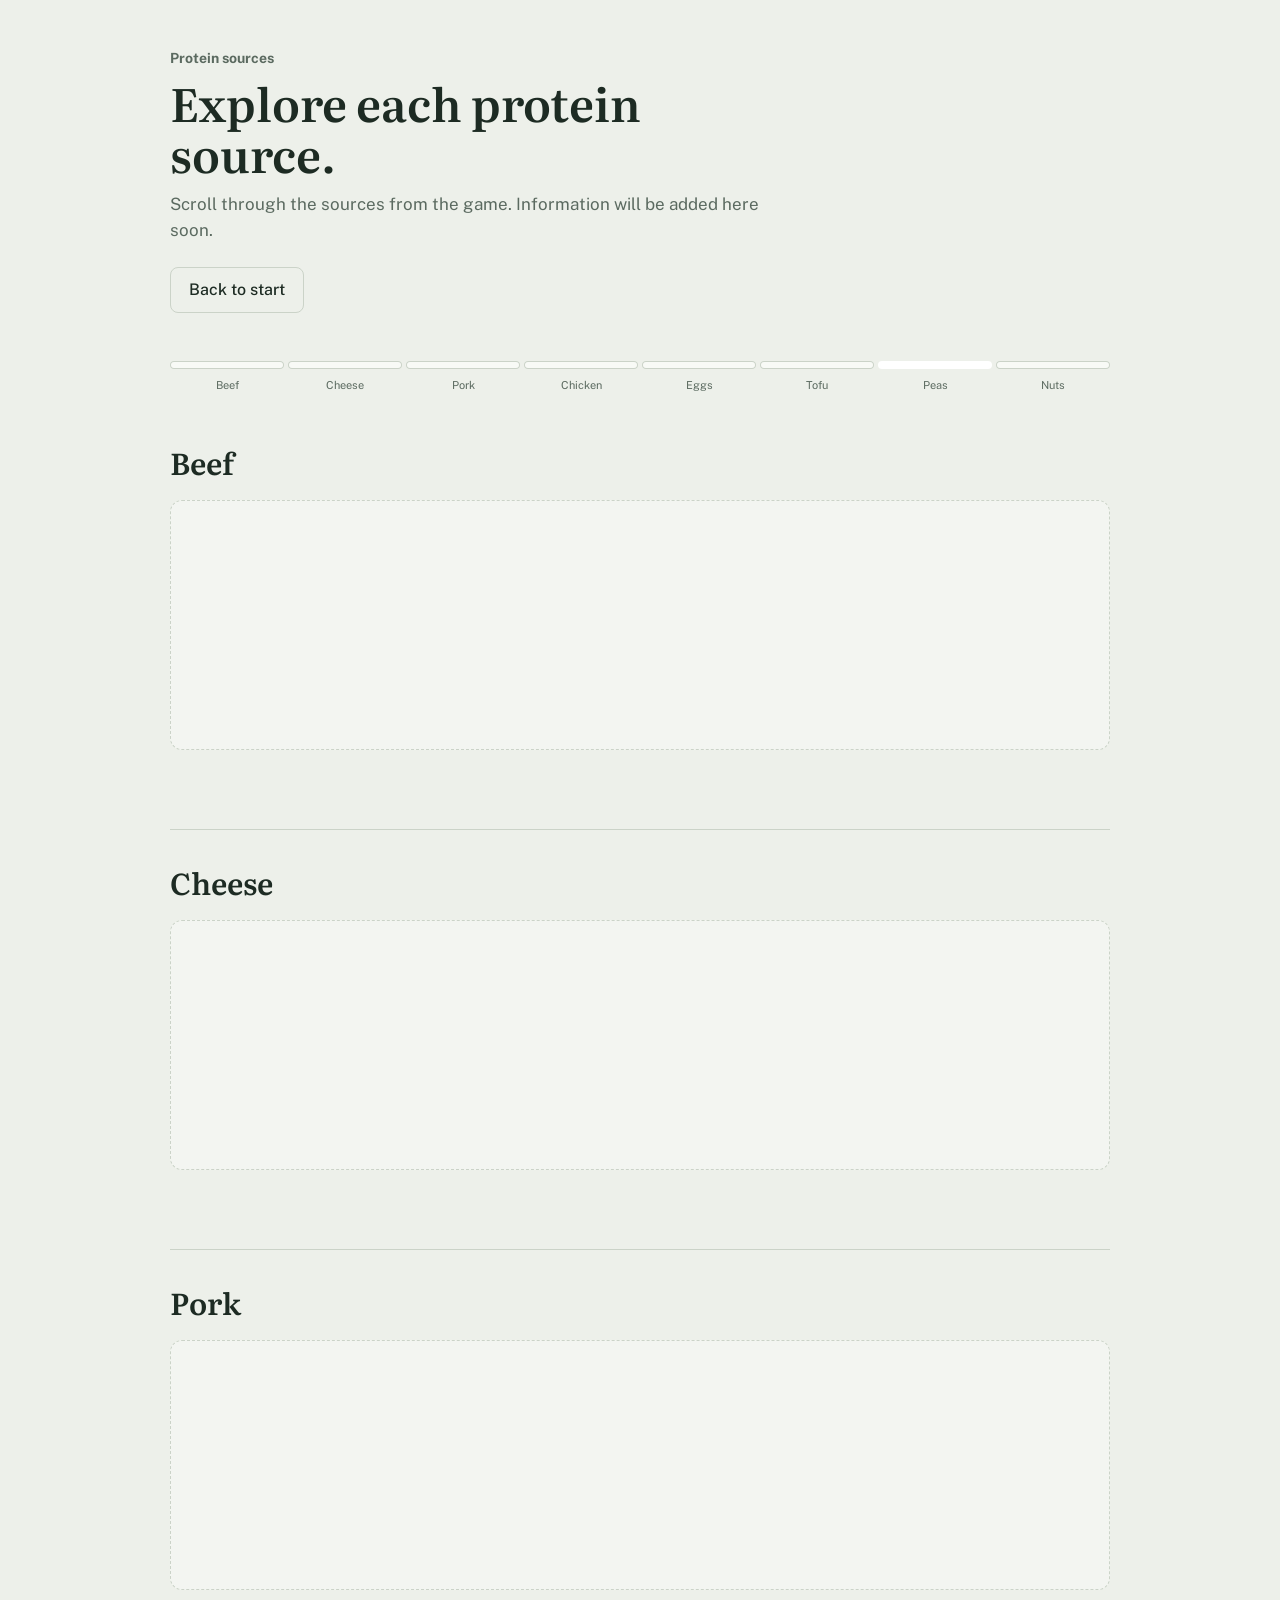
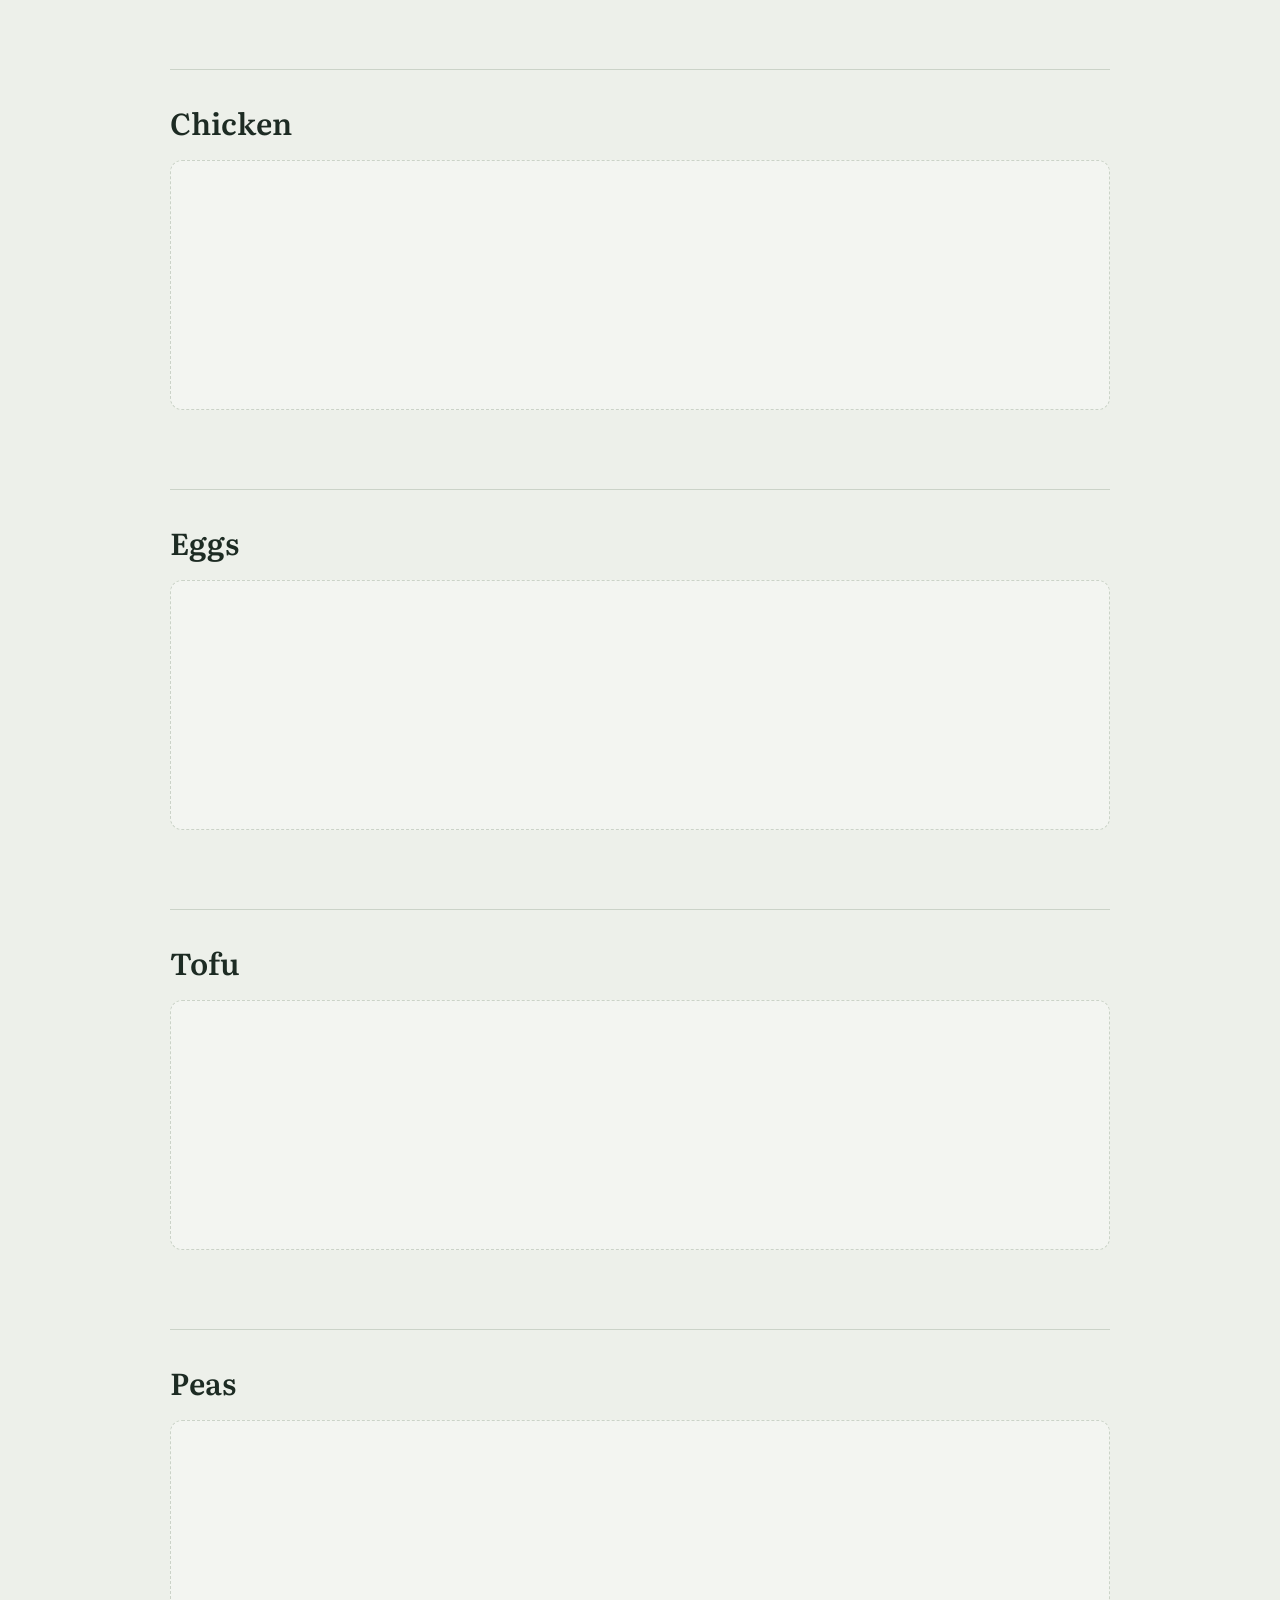
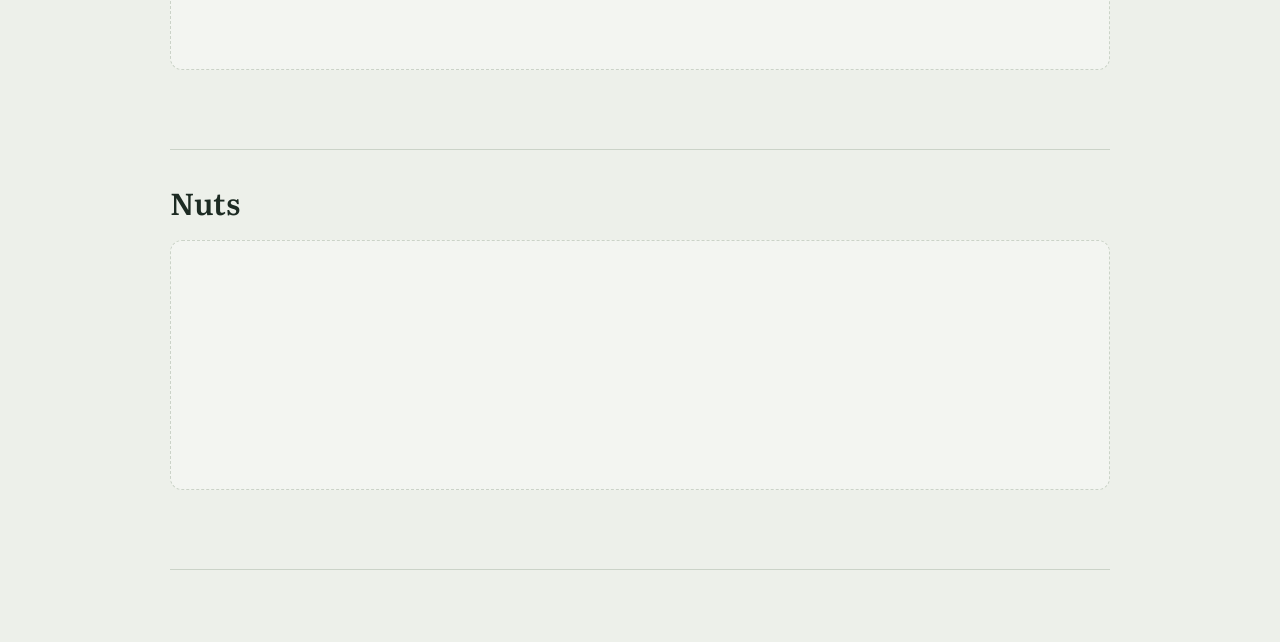
==== protein-information.html @ 57858c6f "partial draft 1" ====
<!DOCTYPE html>
<html lang="en">
<head>
<meta charset="utf-8">
<meta name="viewport" content="width=device-width, initial-scale=1, viewport-fit=cover">
<title>Protein sources</title>
<link rel="preconnect" href="https://fonts.googleapis.com">
<link rel="preconnect" href="https://fonts.gstatic.com" crossorigin>
<link href="https://fonts.googleapis.com/css2?family=Literata:ital,opsz,wght@0,7..72,400;0,7..72,600;1,7..72,400;1,7..72,600&family=Public+Sans:wght@400;500;700;800&display=swap" rel="stylesheet">
<link rel="stylesheet" href="styles.css">
</head>
<body>
<main class="guide-main">
  <header class="guide-header">
    <p class="step">Protein sources</p>
    <h1>Explore each protein source.</h1>
    <p class="lede">Scroll through the sources from the game. Information will be added here soon.</p>
    <div class="actions"><a class="ghost button-link" href="index.html">Back to start</a></div>
  </header>

  <nav class="progress" aria-label="Protein source progress">
    <div class="progress-track">
      <button type="button" data-target="beef" aria-label="Go to Beef"></button>
      <button type="button" data-target="cheese" aria-label="Go to Cheese"></button>
      <button type="button" data-target="pork" aria-label="Go to Pork"></button>
      <button type="button" data-target="chicken" aria-label="Go to Chicken"></button>
      <button type="button" data-target="eggs" aria-label="Go to Eggs"></button>
      <button type="button" data-target="tofu" aria-label="Go to Tofu"></button>
      <button type="button" data-target="peas" aria-label="Go to Peas"></button>
      <button type="button" data-target="nuts" aria-label="Go to Nuts"></button>
    </div>
    <div class="progress-labels" aria-hidden="true">
      <span>Beef</span><span>Cheese</span><span>Pork</span><span>Chicken</span>
      <span>Eggs</span><span>Tofu</span><span>Peas</span><span>Nuts</span>
    </div>
  </nav>

  <section class="protein-section" id="beef"><h2>Beef</h2><div class="info-placeholder"></div></section>
  <section class="protein-section" id="cheese"><h2>Cheese</h2><div class="info-placeholder"></div></section>
  <section class="protein-section" id="pork"><h2>Pork</h2><div class="info-placeholder"></div></section>
  <section class="protein-section" id="chicken"><h2>Chicken</h2><div class="info-placeholder"></div></section>
  <section class="protein-section" id="eggs"><h2>Eggs</h2><div class="info-placeholder"></div></section>
  <section class="protein-section" id="tofu"><h2>Tofu</h2><div class="info-placeholder"></div></section>
  <section class="protein-section" id="peas"><h2>Peas</h2><div class="info-placeholder"></div></section>
  <section class="protein-section" id="nuts"><h2>Nuts</h2><div class="info-placeholder"></div></section>
</main>
<script src="info.js"></script>
</body>
</html>
---- styles.css ----
﻿:root{
  --bg:#EDF0EA; --surface:#F8FAF6; --ink:#1D2B23; --muted:#5B6A60; --line:#CBD3C8;
  --quality:#6D3B72; --climate:#2B6C80; --good:#2E6B3F; --bad:#A4442A;
  --score-l:40%; --score-s:58%;
  --serif:"Literata", Georgia, "Times New Roman", serif;
  --sans:"Public Sans", system-ui, -apple-system, "Segoe UI", Roboto, sans-serif;
  box-sizing:border-box;
  padding-top:env(safe-area-inset-top,0px);
  padding-bottom:env(safe-area-inset-bottom,0px);
}
@media (prefers-color-scheme: dark){
  :root:not([data-theme="light"]){
    --bg:#141B17; --surface:#1C2520; --ink:#E4EAE2; --muted:#9AA89E; --line:#34413A;
    --quality:#C48BC9; --climate:#7DB9CA; --good:#7FC08F; --bad:#E08A6E;
    --score-l:62%; --score-s:52%;
  }
}
:root[data-theme="dark"]{
  --bg:#141B17; --surface:#1C2520; --ink:#E4EAE2; --muted:#9AA89E; --line:#34413A;
  --quality:#C48BC9; --climate:#7DB9CA; --good:#7FC08F; --bad:#E08A6E;
  --score-l:62%; --score-s:52%;
}
*,*::before,*::after{box-sizing:inherit}
html{scroll-padding-top:env(safe-area-inset-top,0px)}
body{margin:0;background:var(--bg);color:var(--ink);font-family:var(--sans);font-size:16px;line-height:1.5}
main{max-width:860px;margin:0 auto;padding:40px 20px 72px}
.step{font-size:14px;font-weight:700;color:var(--muted);margin:0 0 8px;font-variant-numeric:tabular-nums}
h1{font-family:var(--serif);font-weight:600;font-size:clamp(30px,5vw,46px);line-height:1.1;margin:0 0 14px;max-width:20ch}
h2{font-family:var(--serif);font-weight:600;font-size:clamp(22px,3.4vw,30px);line-height:1.2;margin:0 0 10px}
h3{font-family:var(--serif);font-weight:600;font-size:20px;margin:0 0 8px}
p{margin:0 0 14px}
.lede{color:var(--muted);max-width:60ch;font-size:17px}
.panel{background:var(--surface);border:1px solid var(--line);border-radius:12px;padding:24px;margin:24px 0}
button{font:inherit;cursor:pointer}
button:focus-visible,input:focus-visible{outline:3px solid var(--climate);outline-offset:2px}
.primary{background:var(--ink);color:var(--bg);border:0;border-radius:8px;padding:12px 22px;font-weight:700;font-size:16px}
.primary:disabled{opacity:.35;cursor:not-allowed}
.ghost{background:transparent;color:var(--ink);border:1px solid var(--line);border-radius:8px;padding:10px 18px;font-weight:500}
.actions{display:flex;gap:12px;flex-wrap:wrap;align-items:center;margin-top:20px}

/* priority slider */
.balance{display:grid;grid-template-columns:1fr 1fr;gap:4px 16px;align-items:end}
.pole{font-weight:700}
.pole.q{color:var(--quality)} .pole.e{color:var(--climate);text-align:right}
.pct{font-family:var(--serif);font-size:clamp(34px,6vw,52px);line-height:1;font-variant-numeric:tabular-nums;display:block}
.pole small{display:block;font-weight:500;color:var(--muted);font-size:13px}
input[type=range]{-webkit-appearance:none;appearance:none;width:100%;height:32px;margin-top:12px;background:transparent;cursor:pointer}
input[type=range]::-webkit-slider-runnable-track{height:6px;border-radius:3px;background:var(--line)}
input[type=range]::-moz-range-track{height:6px;border-radius:3px;background:var(--line)}
input[type=range]::-moz-range-progress{background:transparent}
input[type=range]::-webkit-slider-thumb{-webkit-appearance:none;appearance:none;width:24px;height:24px;border-radius:50%;background:var(--ink);border:3px solid var(--surface);box-shadow:0 1px 3px rgba(0,0,0,.3);margin-top:-9px}
input[type=range]::-moz-range-thumb{width:24px;height:24px;border-radius:50%;background:var(--ink);border:3px solid var(--surface);box-shadow:0 1px 3px rgba(0,0,0,.3)}
.hint{font-size:14px;color:var(--muted);margin-top:10px}

/* ranking */
.mypri{display:inline-block;font-size:14px;border:1px solid var(--line);border-radius:20px;padding:4px 12px;margin-bottom:16px}
.mypri b.q{color:var(--quality)} .mypri b.e{color:var(--climate)}
.rankgrid{display:grid;grid-template-columns:1fr;gap:24px}
@media (min-width:700px){.rankgrid{grid-template-columns:1fr 1fr}}
.pool{display:flex;flex-wrap:wrap;gap:10px}
.chip{background:var(--surface);color:var(--ink);border:1px solid var(--line);border-radius:22px;padding:9px 16px;font-weight:500;transition:transform .12s}
.chip:hover{transform:translateY(-1px);border-color:var(--ink)}
.chip small{color:var(--muted);font-weight:400;margin-left:6px;font-size:12px}
.pool-empty{color:var(--muted);font-size:14px;font-style:italic}
.slots{list-style:none;margin:0;padding:0;display:grid;gap:6px}
.slot{display:grid;grid-template-columns:2em 1fr;align-items:center;gap:8px;min-height:44px}
.slot .num{font-family:var(--serif);font-size:20px;color:var(--muted);text-align:right;font-variant-numeric:tabular-nums}
.slot .fill{border:1px dashed var(--line);border-radius:8px;min-height:42px;display:flex;align-items:center;padding:0 12px;color:var(--muted);font-size:14px}
.slot button.fill{border-style:solid;border-color:var(--ink);background:var(--surface);color:var(--ink);font-weight:600;font-size:15px;text-align:left;width:100%;justify-content:space-between}
.slot button.fill span.x{color:var(--muted);font-weight:400;font-size:13px}
.label{font-size:14px;font-weight:700;color:var(--muted);margin:0 0 10px}

/* reveal */
.scoreline{display:flex;gap:28px;flex-wrap:wrap;margin:18px 0 6px}
.stat .big{font-family:var(--serif);font-size:clamp(36px,6vw,54px);line-height:1;font-variant-numeric:tabular-nums}
.stat .cap{font-size:14px;color:var(--muted)}
:root{--close:#B7791F}
@media (prefers-color-scheme: dark){:root:not([data-theme="light"]){--close:#E3B456}}
:root[data-theme="dark"]{--close:#E3B456}
.legend{display:flex;flex-wrap:wrap;gap:6px 18px;margin:4px 0 10px;font-size:14px}
.key{display:inline-flex;align-items:center;gap:7px;white-space:nowrap}
.key::before{content:"";width:22px;height:4px;border-radius:2px;background:var(--k)}
.slopewrap{overflow-x:auto;margin-top:8px}
.slopewrap svg{display:block;width:100%;height:auto;min-width:460px}
.slope text{font-family:var(--sans);font-size:14px;fill:var(--ink)}
.slope .hdr{font-weight:700;fill:var(--muted);font-size:13px}
.slope .rk{fill:var(--muted);font-variant-numeric:tabular-nums}
.shock{border-left:6px solid var(--bad);padding:20px 22px;background:var(--surface);border-radius:0 12px 12px 0;margin:28px 0}
.shock .kicker{font-size:14px;font-weight:700;color:var(--bad);margin-bottom:6px}
.shock .fact{font-family:var(--serif);font-size:clamp(20px,3vw,26px);line-height:1.3;margin:0}
.live{list-style:none;padding:0;margin:16px 0 0}
.live li{display:grid;grid-template-columns:1.6em minmax(0,9em) 1fr 2.6em;gap:10px;align-items:center;padding:5px 0;font-size:15px}
.live .n{color:var(--muted);text-align:right;font-variant-numeric:tabular-nums}
.live .nm{white-space:nowrap;overflow:hidden;text-overflow:ellipsis}
.bar{height:28px;border-radius:6px;background:color-mix(in srgb,var(--ink) 6%,transparent);overflow:hidden}
.bar i{display:block;height:100%;background-repeat:repeat-x;background-size:28px 28px;background-position:left center;transition:width .3s ease}
.ico{width:22px;height:22px;vertical-align:-5px;margin-right:8px;flex:none}
.chip{display:inline-flex;align-items:center}
.slot button.fill > span:first-child{display:inline-flex;align-items:center}
.slot .filled{display:flex;align-items:center;justify-content:space-between;gap:8px;border:1px solid var(--ink);border-radius:8px;background:var(--surface);min-height:44px;padding:0 4px 0 12px;font-weight:600;font-size:15px}
.slot .filled .nm{display:inline-flex;align-items:center;min-width:0}
.ctrls{display:flex;gap:2px;flex:none}
.ctrl{width:36px;height:36px;border:0;border-radius:6px;background:transparent;color:var(--muted);font-size:13px;line-height:1}
.ctrl:hover:not(:disabled){background:color-mix(in srgb,var(--ink) 8%,transparent);color:var(--ink)}
.ctrl:disabled{opacity:.25;cursor:default}
.explain{display:grid;grid-template-columns:1fr;gap:20px}
@media (min-width:700px){.explain{grid-template-columns:1fr 1fr}}
.explain h3{font-size:18px}
.explain h3.q{color:var(--quality)} .explain h3.e{color:var(--climate)}
.explain p{font-size:15px;color:var(--muted);margin:0 0 8px}
.callout{border-left:4px solid var(--ink);padding:10px 14px;background:var(--surface);border-radius:0 8px 8px 0;margin:0 0 18px;font-size:16px;max-width:62ch}
.live li{padding:4px 0}
.live .s{font-weight:800;text-align:right;font-variant-numeric:tabular-nums}
.eq{font-family:var(--serif);font-size:clamp(18px,3vw,24px);overflow-x:auto;white-space:nowrap;margin:6px 0 10px}
.eq .wq{color:var(--quality)} .eq .we{color:var(--climate)}
.small{font-size:14px;color:var(--muted)}
.small a{color:var(--climate)}
@media (prefers-reduced-motion: reduce){.bar i,.chip{transition:none}}
[hidden]{display:none !important}

.button-link{display:inline-block;text-decoration:none}

/* intro and protein guide */
.intro-page{min-height:100vh;display:grid;place-items:center;padding:32px 20px}
.intro{max-width:900px;width:100%;padding:clamp(36px,8vw,88px) clamp(24px,7vw,80px);background:var(--surface);border:1px solid var(--line);border-radius:16px;text-align:center}
.intro h1{max-width:14ch;margin:0 auto 18px;font-size:clamp(38px,7vw,72px)}
.intro .lede{margin:0 auto;max-width:42ch}
.intro .actions{justify-content:center;margin-top:32px}
.guide-main{max-width:980px;padding-top:24px}
.guide-header{padding:24px 0 34px}
.guide-header h1{max-width:18ch}
.guide-header .actions{margin-top:24px}
.progress{position:sticky;top:0;z-index:2;padding:14px 0 16px;background:var(--bg)}
.progress-track{height:8px;display:grid;grid-template-columns:repeat(8,1fr);gap:4px}
.progress-track button{height:8px;padding:0;border:0;border-radius:4px;background:var(--surface);box-shadow:inset 0 0 0 1px var(--line)}
.progress-track button[aria-current="true"]{background:#fff;box-shadow:none}
.progress-labels{display:grid;grid-template-columns:repeat(8,1fr);gap:4px;margin-top:8px}
.progress-labels span{font-size:11px;color:var(--muted);text-align:center;overflow:hidden;text-overflow:ellipsis;white-space:nowrap}
.protein-section{scroll-margin-top:94px;min-height:420px;padding:34px 0 54px;border-bottom:1px solid var(--line)}
.protein-section h2{margin-bottom:20px}
.info-placeholder{min-height:250px;border:1px dashed var(--line);border-radius:12px;background:color-mix(in srgb,var(--surface) 55%,transparent)}
@media (max-width:600px){.progress-labels span{font-size:9px}.protein-section{min-height:360px}}
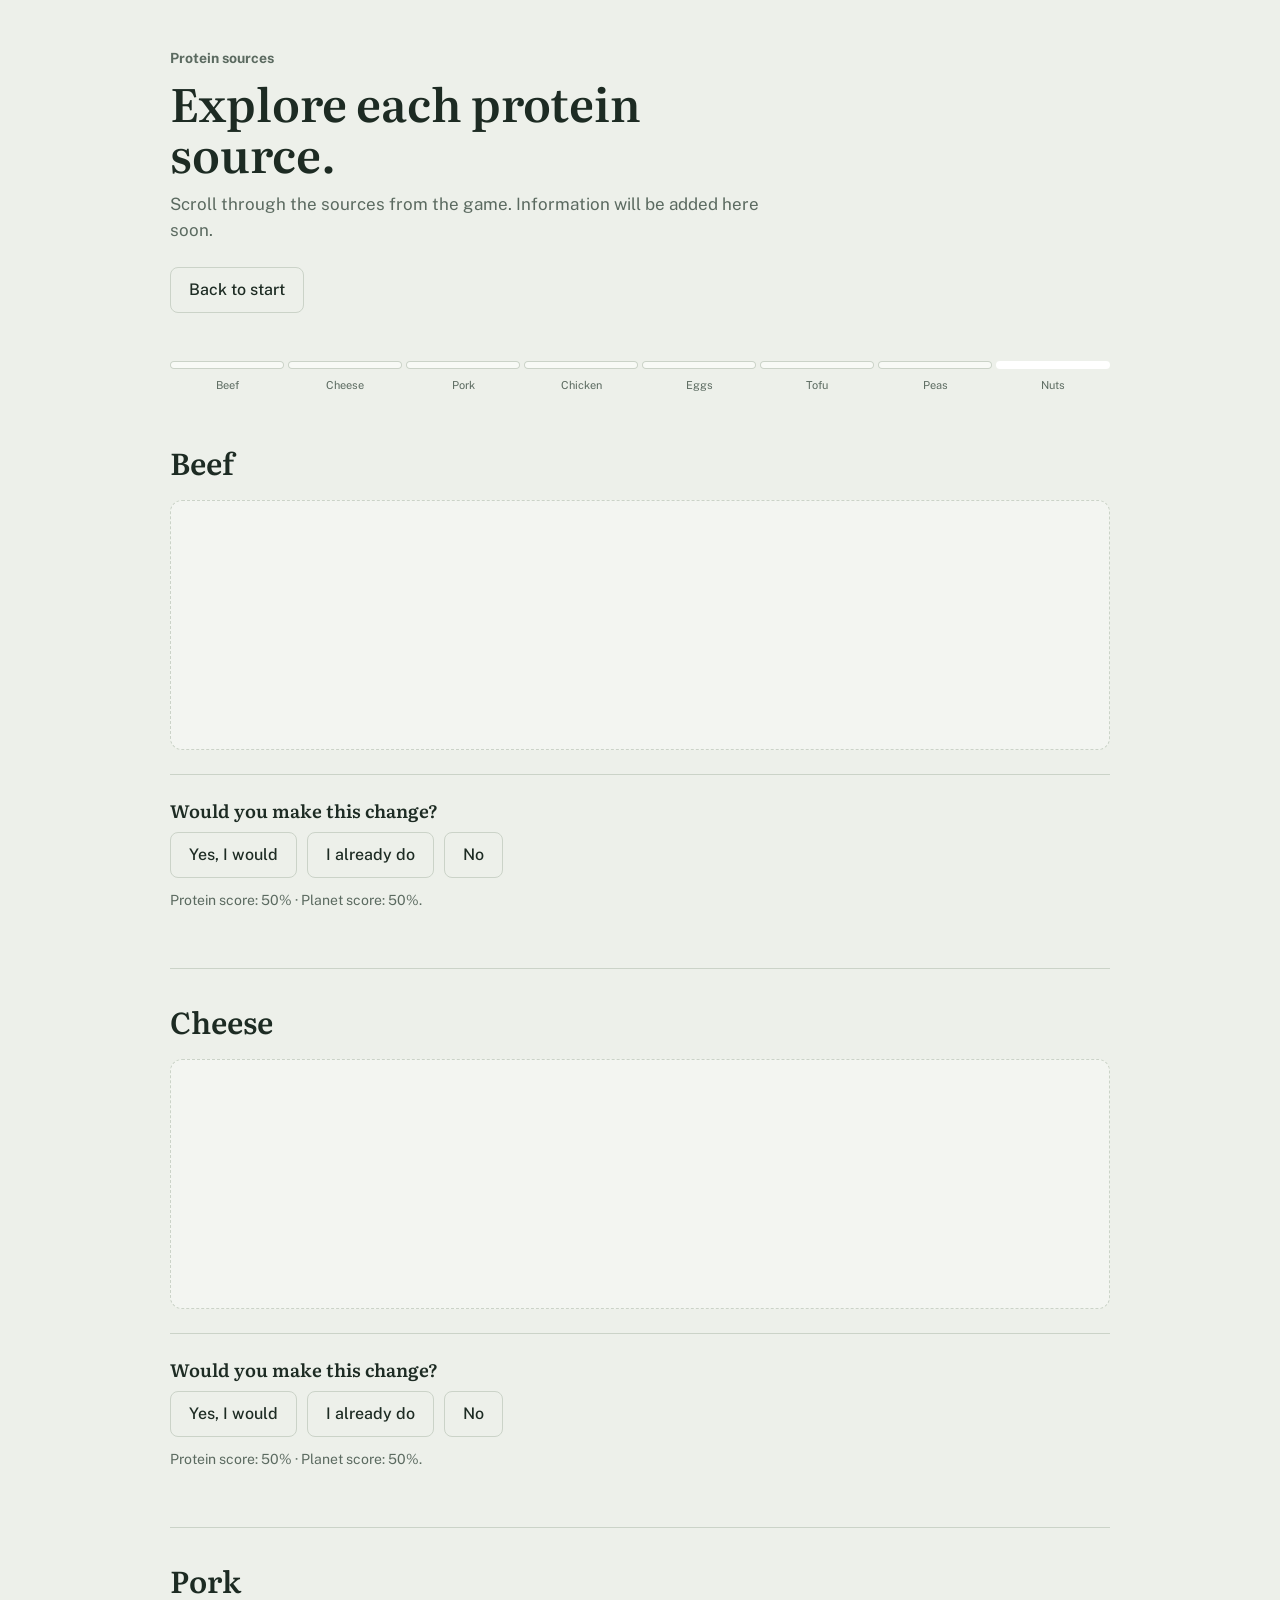
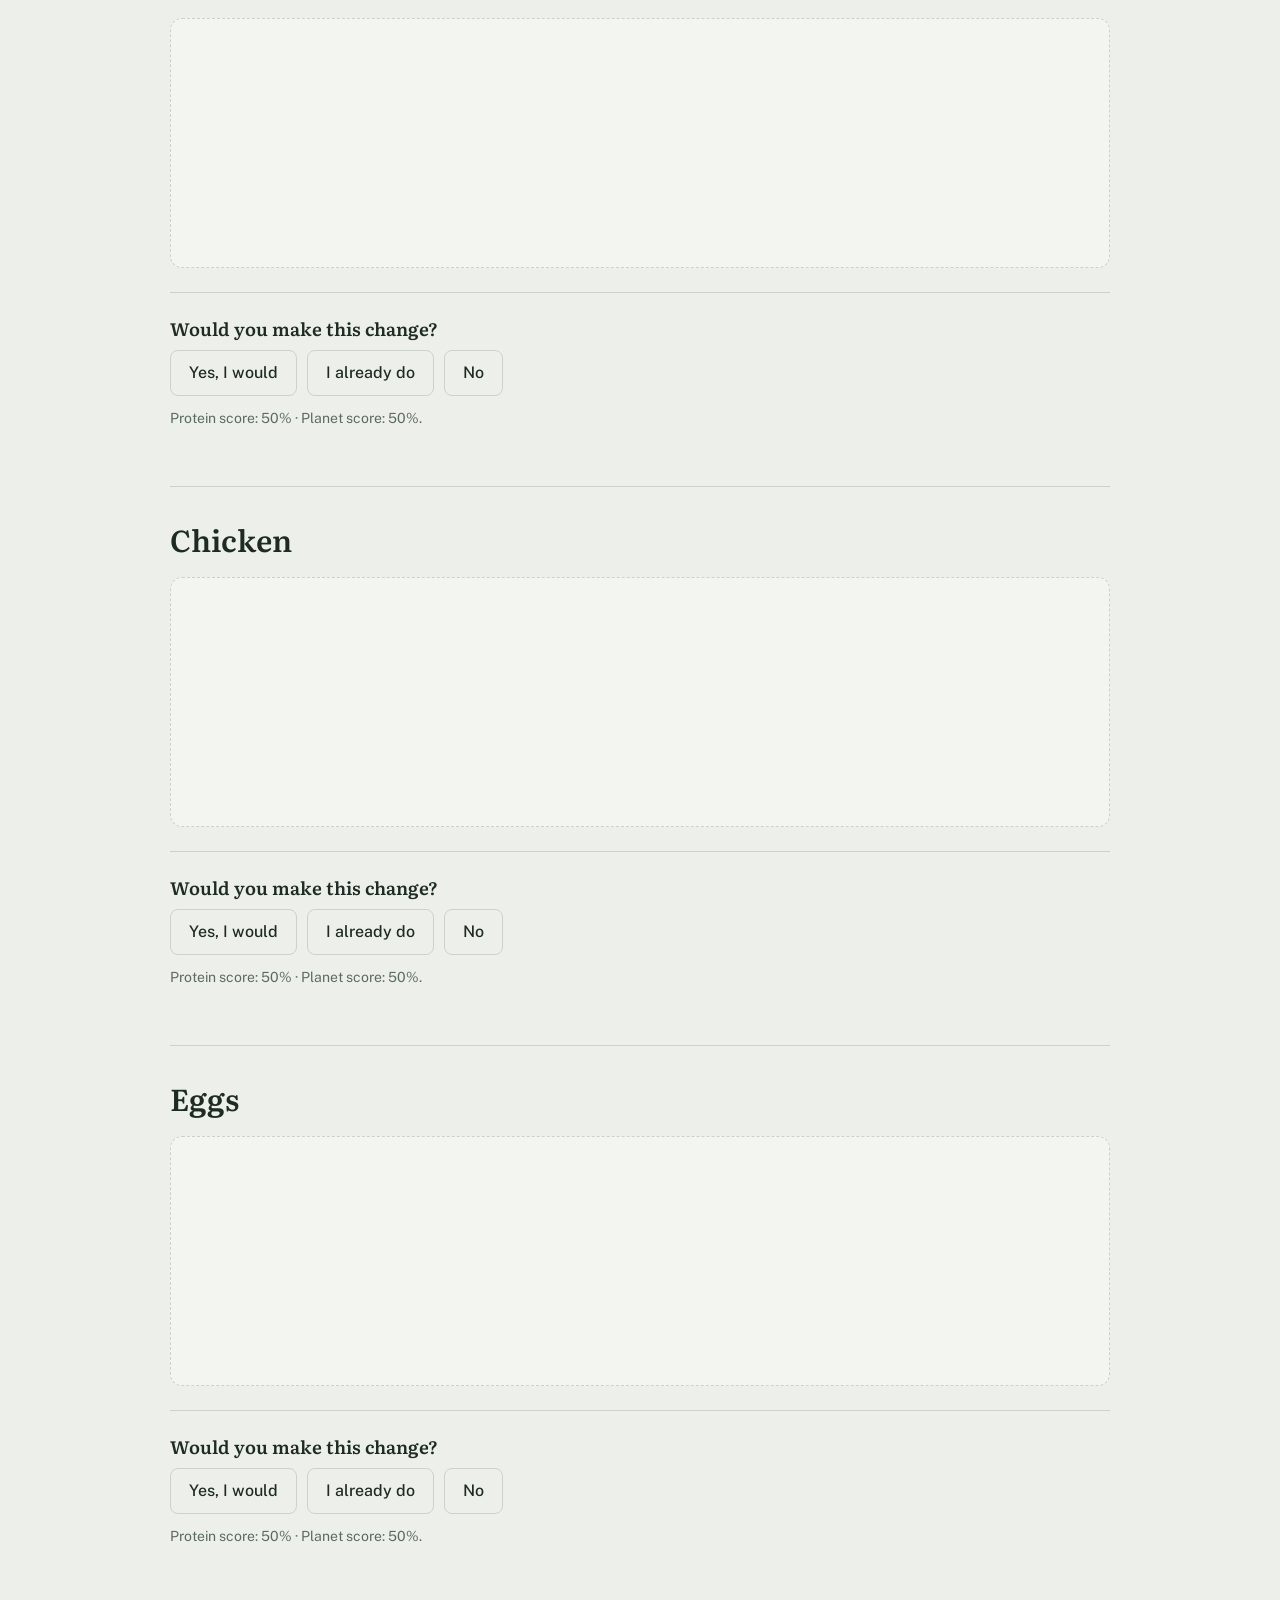
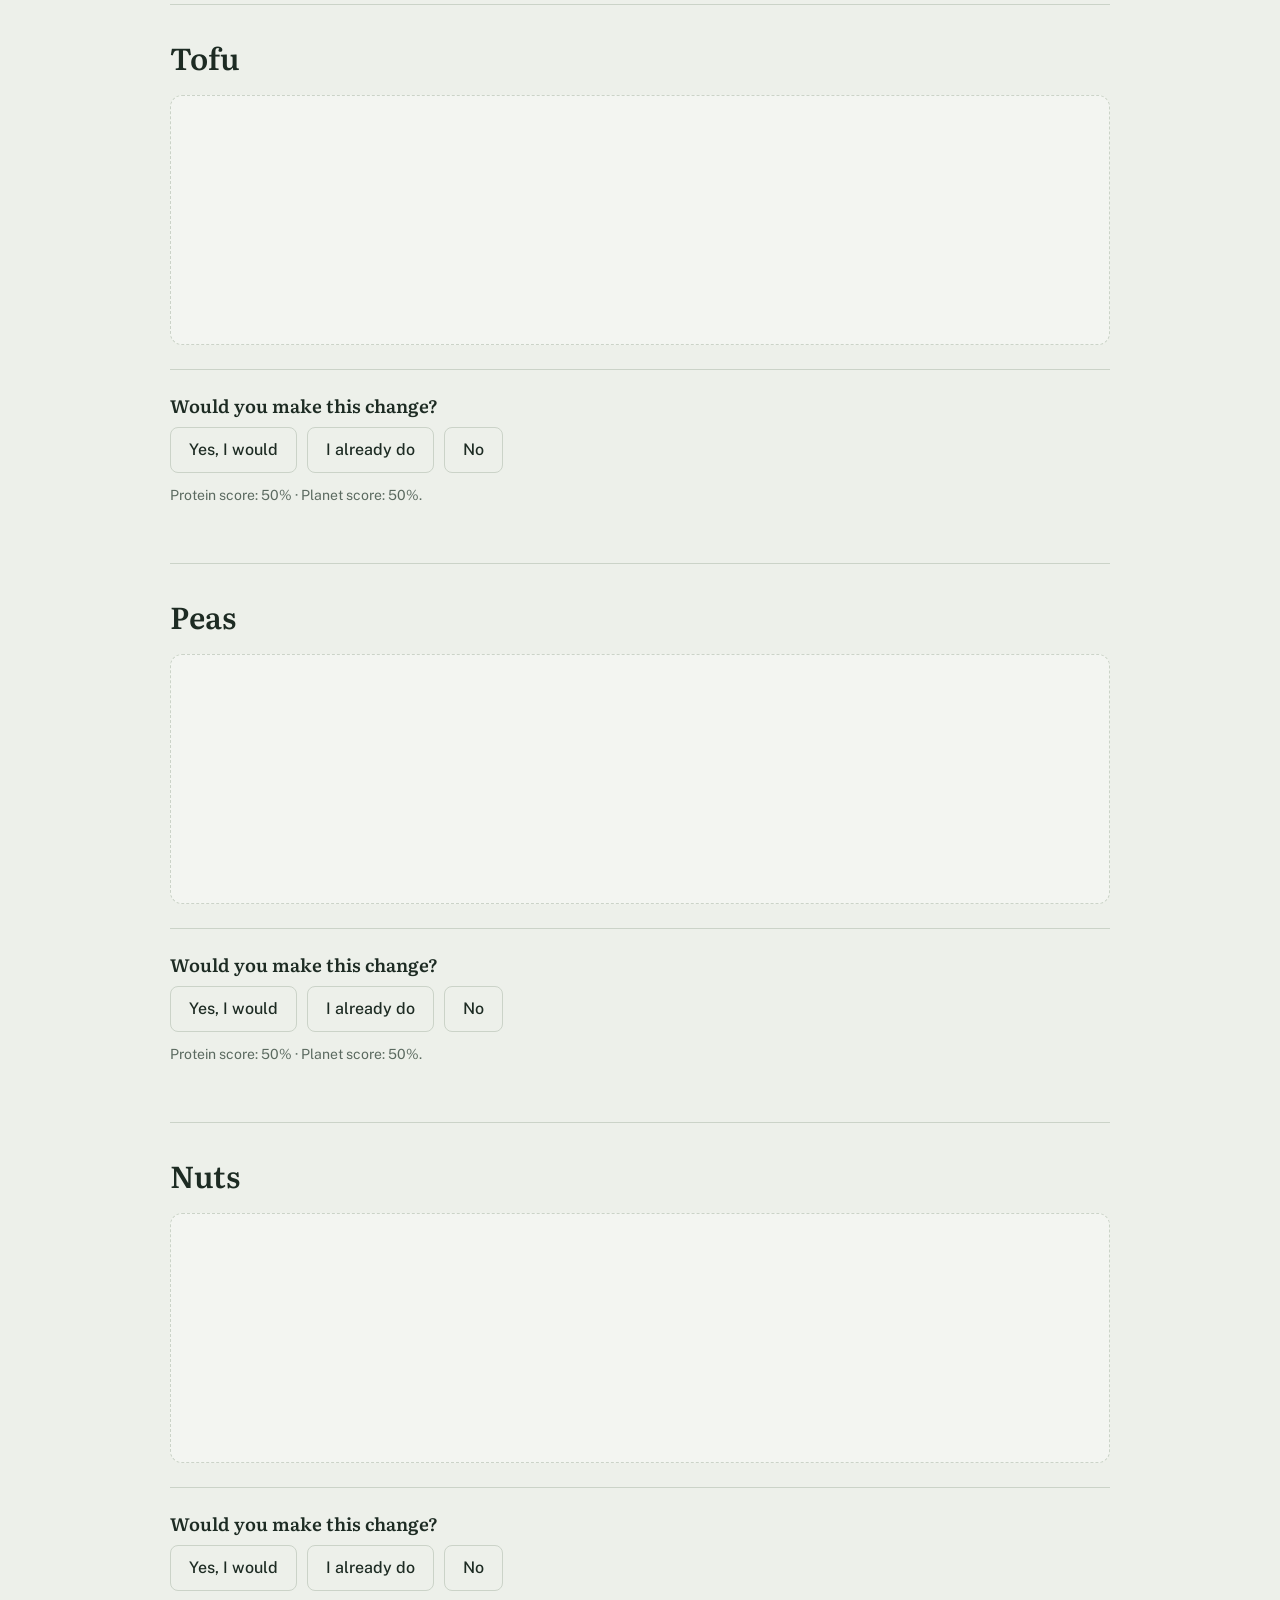
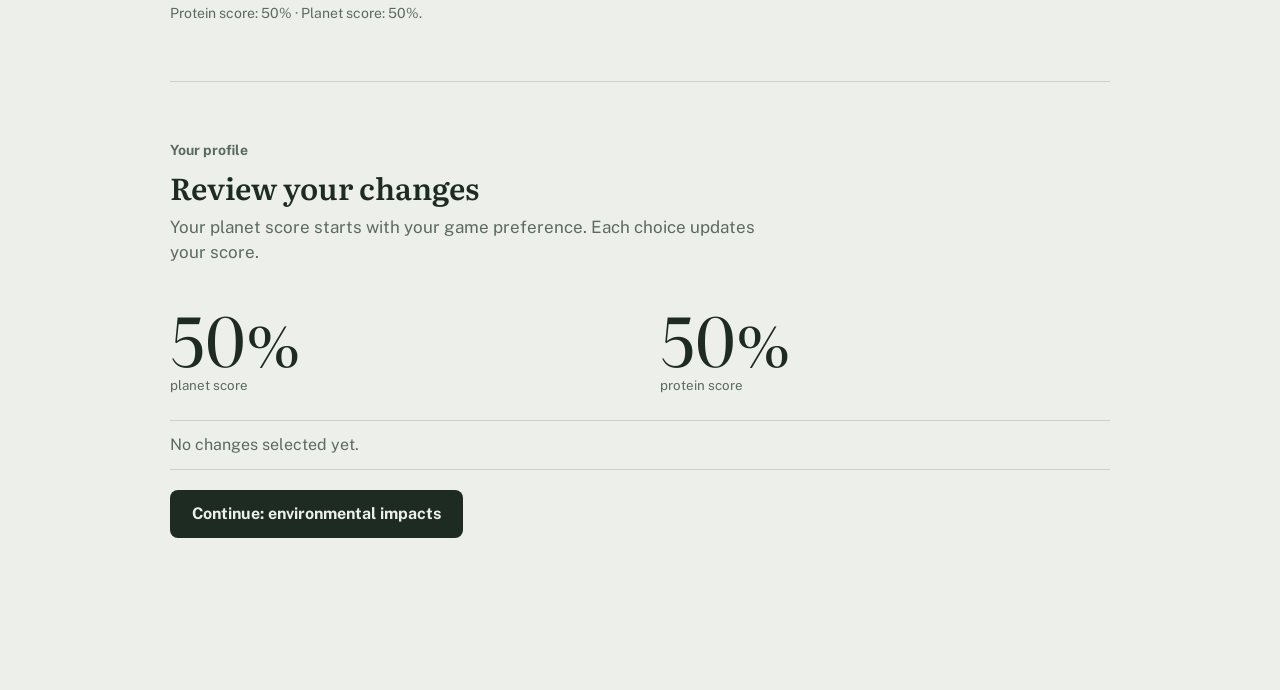
==== commit 2c29066c: "partial draft part 2" ====
--- a/protein-information.html
+++ b/protein-information.html
@@ -35,14 +35,25 @@
     </div>
   </nav>
 
-  <section class="protein-section" id="beef"><h2>Beef</h2><div class="info-placeholder"></div></section>
-  <section class="protein-section" id="cheese"><h2>Cheese</h2><div class="info-placeholder"></div></section>
-  <section class="protein-section" id="pork"><h2>Pork</h2><div class="info-placeholder"></div></section>
-  <section class="protein-section" id="chicken"><h2>Chicken</h2><div class="info-placeholder"></div></section>
-  <section class="protein-section" id="eggs"><h2>Eggs</h2><div class="info-placeholder"></div></section>
-  <section class="protein-section" id="tofu"><h2>Tofu</h2><div class="info-placeholder"></div></section>
-  <section class="protein-section" id="peas"><h2>Peas</h2><div class="info-placeholder"></div></section>
-  <section class="protein-section" id="nuts"><h2>Nuts</h2><div class="info-placeholder"></div></section>
+  <section class="protein-section" id="beef" data-protein="Beef"><h2>Beef</h2><div class="info-placeholder"></div><div class="choice"><h3>Would you make this change?</h3><div class="choice-actions"><button class="ghost" data-choice="yes">Yes, I would</button><button class="ghost" data-choice="already">I already do</button><button class="ghost" data-choice="no">No</button></div><p class="choice-status" aria-live="polite"></p></div></section>
+  <section class="protein-section" id="cheese" data-protein="Cheese"><h2>Cheese</h2><div class="info-placeholder"></div><div class="choice"><h3>Would you make this change?</h3><div class="choice-actions"><button class="ghost" data-choice="yes">Yes, I would</button><button class="ghost" data-choice="already">I already do</button><button class="ghost" data-choice="no">No</button></div><p class="choice-status" aria-live="polite"></p></div></section>
+  <section class="protein-section" id="pork" data-protein="Pork"><h2>Pork</h2><div class="info-placeholder"></div><div class="choice"><h3>Would you make this change?</h3><div class="choice-actions"><button class="ghost" data-choice="yes">Yes, I would</button><button class="ghost" data-choice="already">I already do</button><button class="ghost" data-choice="no">No</button></div><p class="choice-status" aria-live="polite"></p></div></section>
+  <section class="protein-section" id="chicken" data-protein="Chicken"><h2>Chicken</h2><div class="info-placeholder"></div><div class="choice"><h3>Would you make this change?</h3><div class="choice-actions"><button class="ghost" data-choice="yes">Yes, I would</button><button class="ghost" data-choice="already">I already do</button><button class="ghost" data-choice="no">No</button></div><p class="choice-status" aria-live="polite"></p></div></section>
+  <section class="protein-section" id="eggs" data-protein="Eggs"><h2>Eggs</h2><div class="info-placeholder"></div><div class="choice"><h3>Would you make this change?</h3><div class="choice-actions"><button class="ghost" data-choice="yes">Yes, I would</button><button class="ghost" data-choice="already">I already do</button><button class="ghost" data-choice="no">No</button></div><p class="choice-status" aria-live="polite"></p></div></section>
+  <section class="protein-section" id="tofu" data-protein="Tofu"><h2>Tofu</h2><div class="info-placeholder"></div><div class="choice"><h3>Would you make this change?</h3><div class="choice-actions"><button class="ghost" data-choice="yes">Yes, I would</button><button class="ghost" data-choice="already">I already do</button><button class="ghost" data-choice="no">No</button></div><p class="choice-status" aria-live="polite"></p></div></section>
+  <section class="protein-section" id="peas" data-protein="Peas"><h2>Peas</h2><div class="info-placeholder"></div><div class="choice"><h3>Would you make this change?</h3><div class="choice-actions"><button class="ghost" data-choice="yes">Yes, I would</button><button class="ghost" data-choice="already">I already do</button><button class="ghost" data-choice="no">No</button></div><p class="choice-status" aria-live="polite"></p></div></section>
+  <section class="protein-section" id="nuts" data-protein="Nuts"><h2>Nuts</h2><div class="info-placeholder"></div><div class="choice"><h3>Would you make this change?</h3><div class="choice-actions"><button class="ghost" data-choice="yes">Yes, I would</button><button class="ghost" data-choice="already">I already do</button><button class="ghost" data-choice="no">No</button></div><p class="choice-status" aria-live="polite"></p></div></section>
+  <section class="review-section" id="review">
+    <p class="step">Your profile</p>
+    <h2>Review your changes</h2>
+    <p class="lede">Your planet score starts with your game preference. Each choice updates your score.</p>
+    <div class="review-scores">
+      <div class="review-score"><span id="planet-score">0%</span><small>planet score</small></div>
+      <div class="review-score"><span id="protein-score">100%</span><small>protein score</small></div>
+    </div>
+    <ol class="review-list" id="review-list"></ol>
+    <div class="actions"><a class="primary button-link" href="environmental-impacts.html">Continue: environmental impacts</a></div>
+  </section>
 </main>
 <script src="info.js"></script>
 </body>
--- a/styles.css
+++ b/styles.css
@@ -139,4 +139,24 @@
 .protein-section{scroll-margin-top:94px;min-height:420px;padding:34px 0 54px;border-bottom:1px solid var(--line)}
 .protein-section h2{margin-bottom:20px}
 .info-placeholder{min-height:250px;border:1px dashed var(--line);border-radius:12px;background:color-mix(in srgb,var(--surface) 55%,transparent)}
+.choice{margin-top:24px;padding-top:22px;border-top:1px solid var(--line)}
+.choice h3{font-size:18px}
+.choice-actions{display:flex;gap:10px;flex-wrap:wrap}
+.choice button[aria-pressed="true"]{background:var(--ink);color:var(--bg);border-color:var(--ink)}
+.choice-status{min-height:24px;margin:12px 0 0;color:var(--muted);font-size:14px}
+.review-section{padding:58px 0 80px}
+.review-scores{display:flex;gap:40px;flex-wrap:wrap;align-items:end}
+.review-score{display:flex;flex:1;min-width:180px;flex-direction:column;gap:4px;margin:24px 0}
+.review-score span{font-family:var(--serif);font-size:clamp(42px,8vw,68px);line-height:1}
+.review-score small{color:var(--muted)}
+.review-list{margin:0;padding:0;list-style:none;border-top:1px solid var(--line)}
+.review-list li{display:flex;justify-content:space-between;gap:16px;padding:12px 0;border-bottom:1px solid var(--line)}
+.review-list span{color:var(--muted)}
 @media (max-width:600px){.progress-labels span{font-size:9px}.protein-section{min-height:360px}}
+.environment-section{scroll-margin-top:94px;min-height:420px;padding:34px 0 54px;border-bottom:1px solid var(--line)}
+.environment-section h2{margin-bottom:20px}
+.environment-labels{grid-template-columns:repeat(4,1fr)}
+.pdf-section{padding:58px 0 80px}
+.pdf-image{margin-top:24px;border:1px solid var(--line);border-radius:12px;overflow:hidden;background:var(--surface)}
+.pdf-image img{display:block;width:100%;height:auto}
+@media (max-width:600px){.environment-labels span{font-size:9px}.environment-section{min-height:360px}}
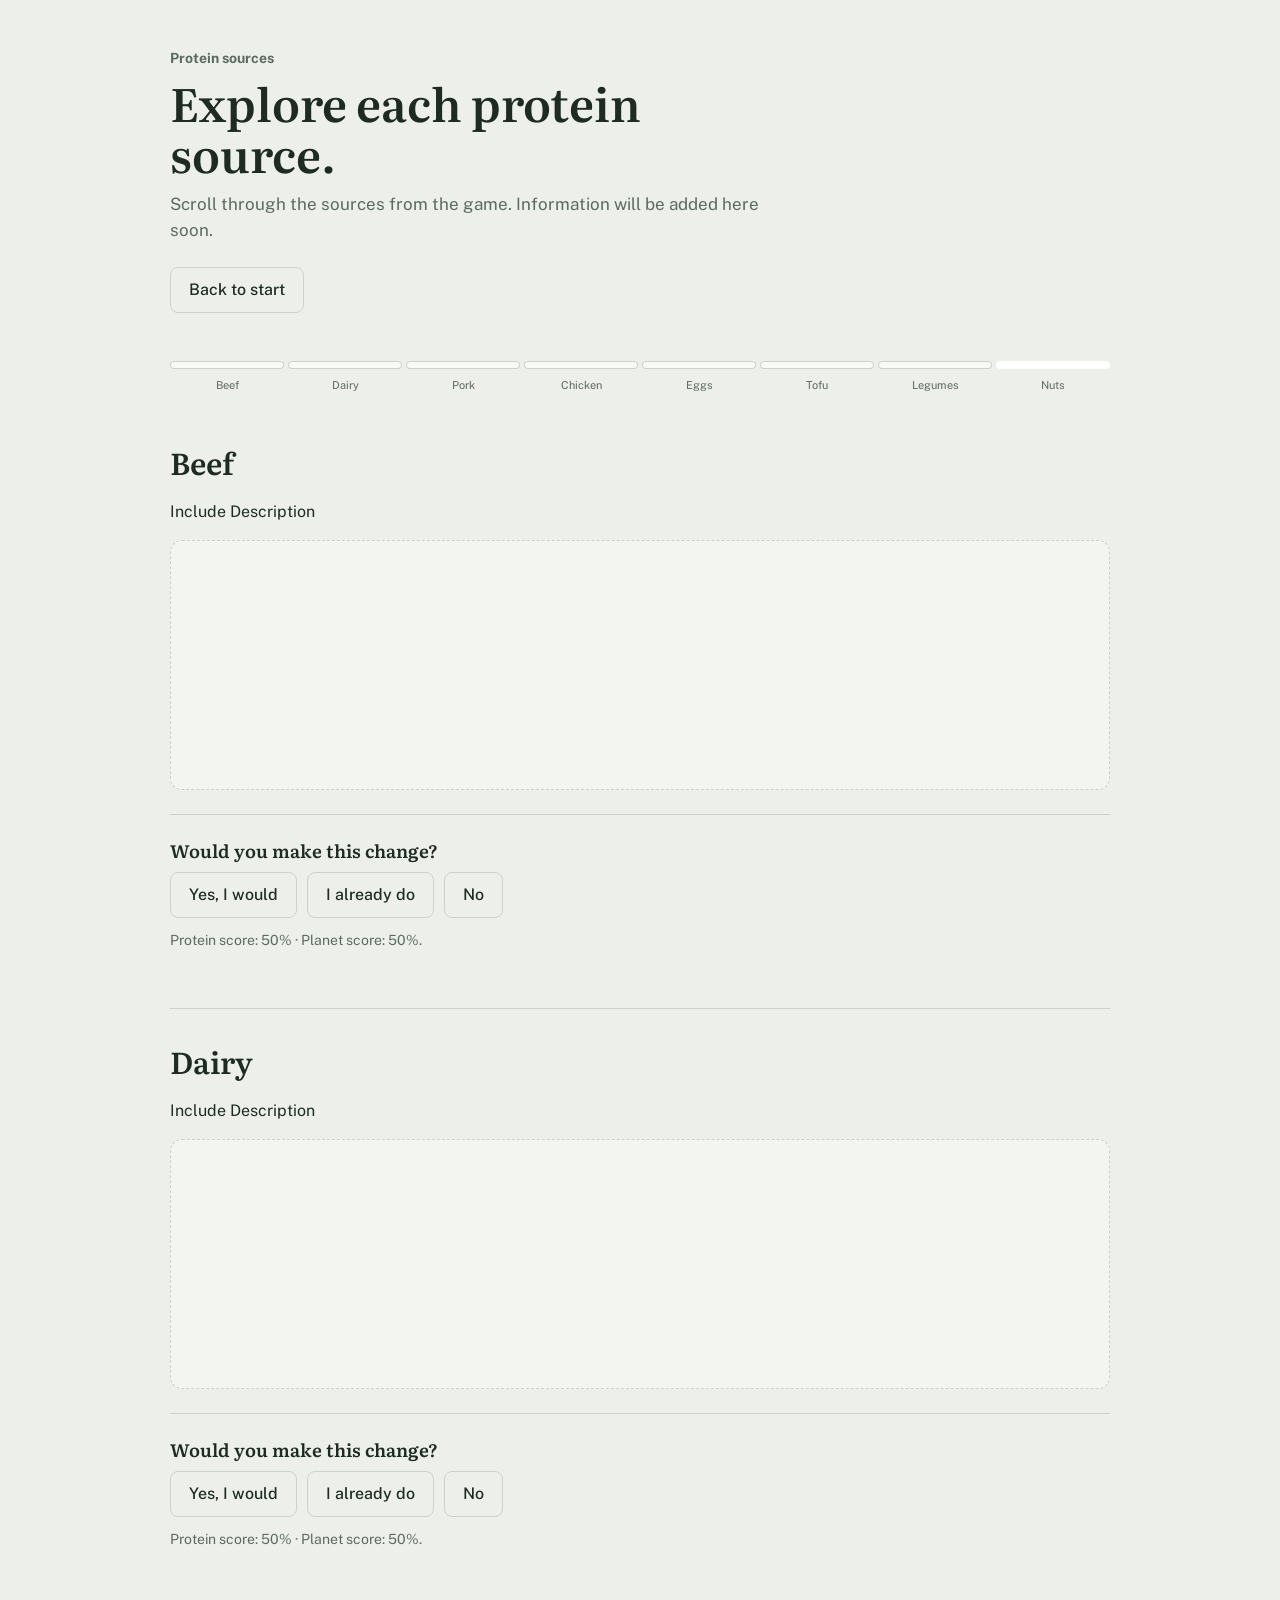
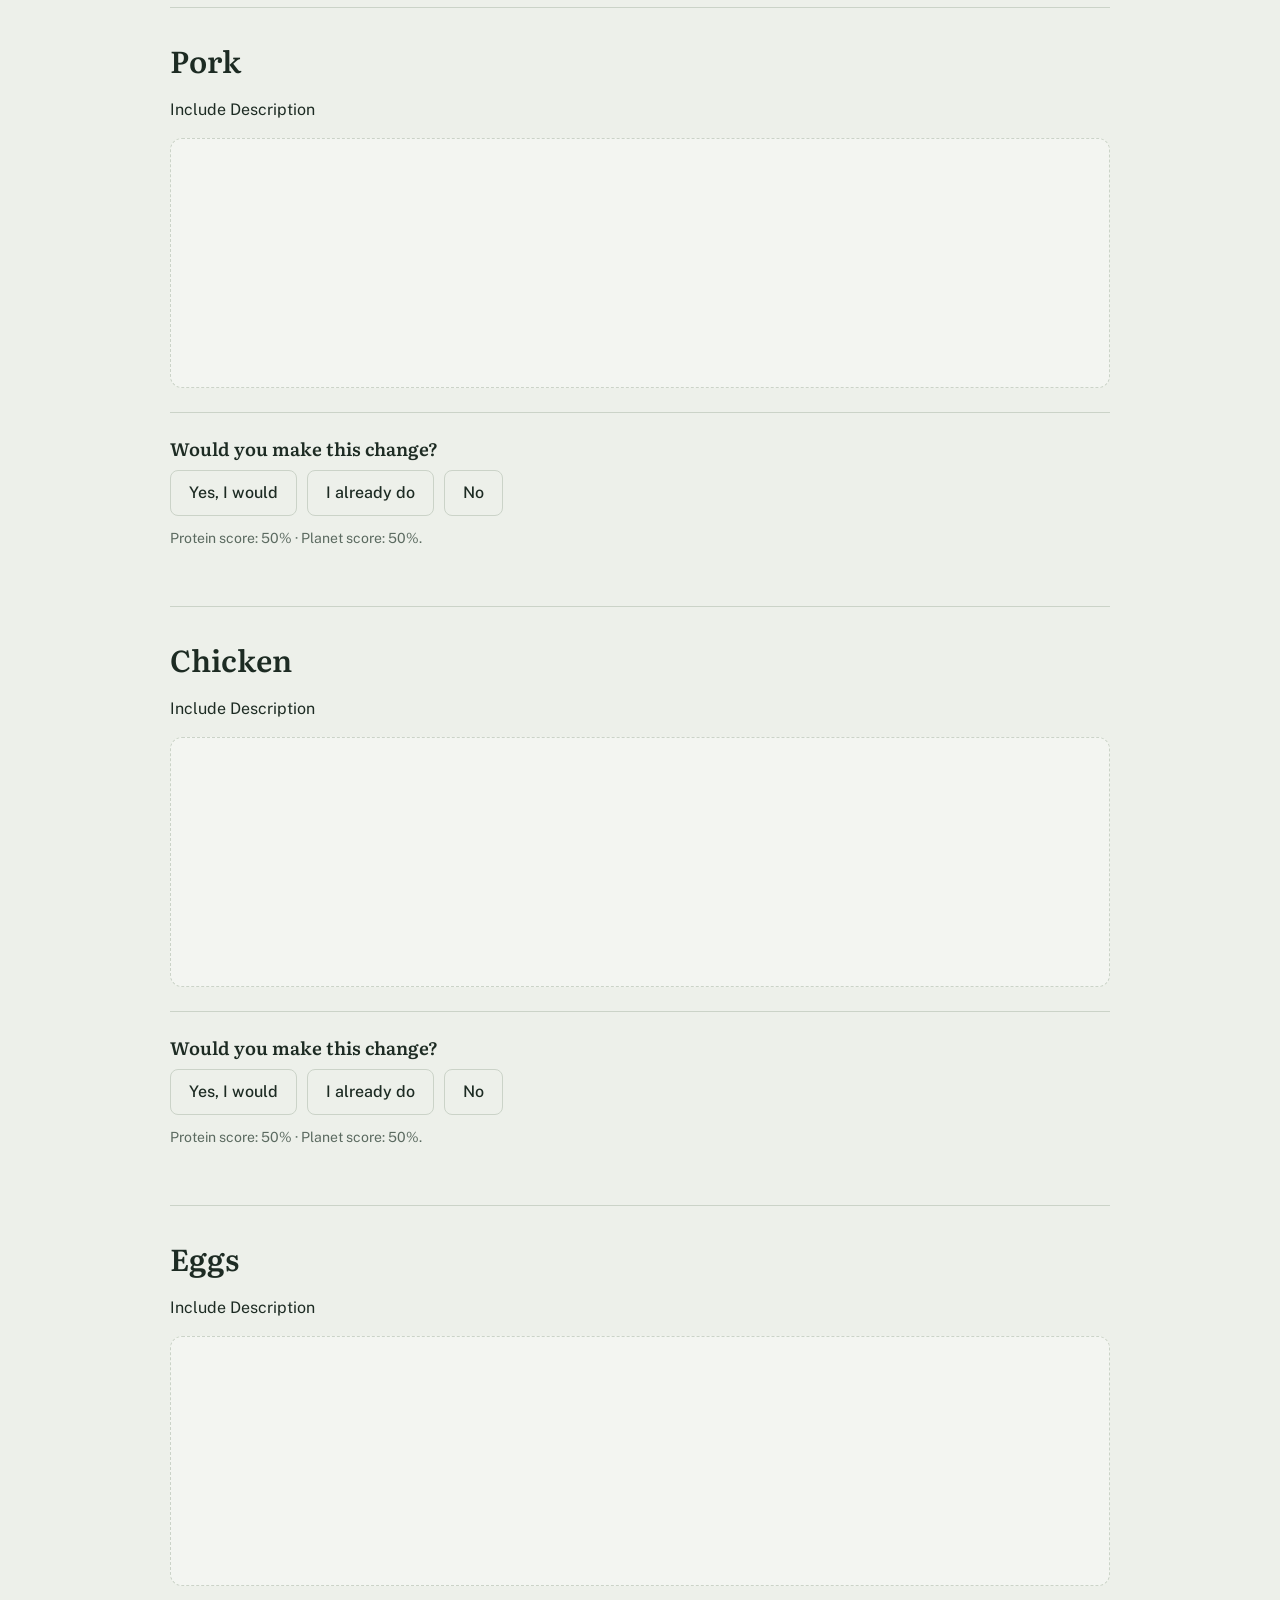
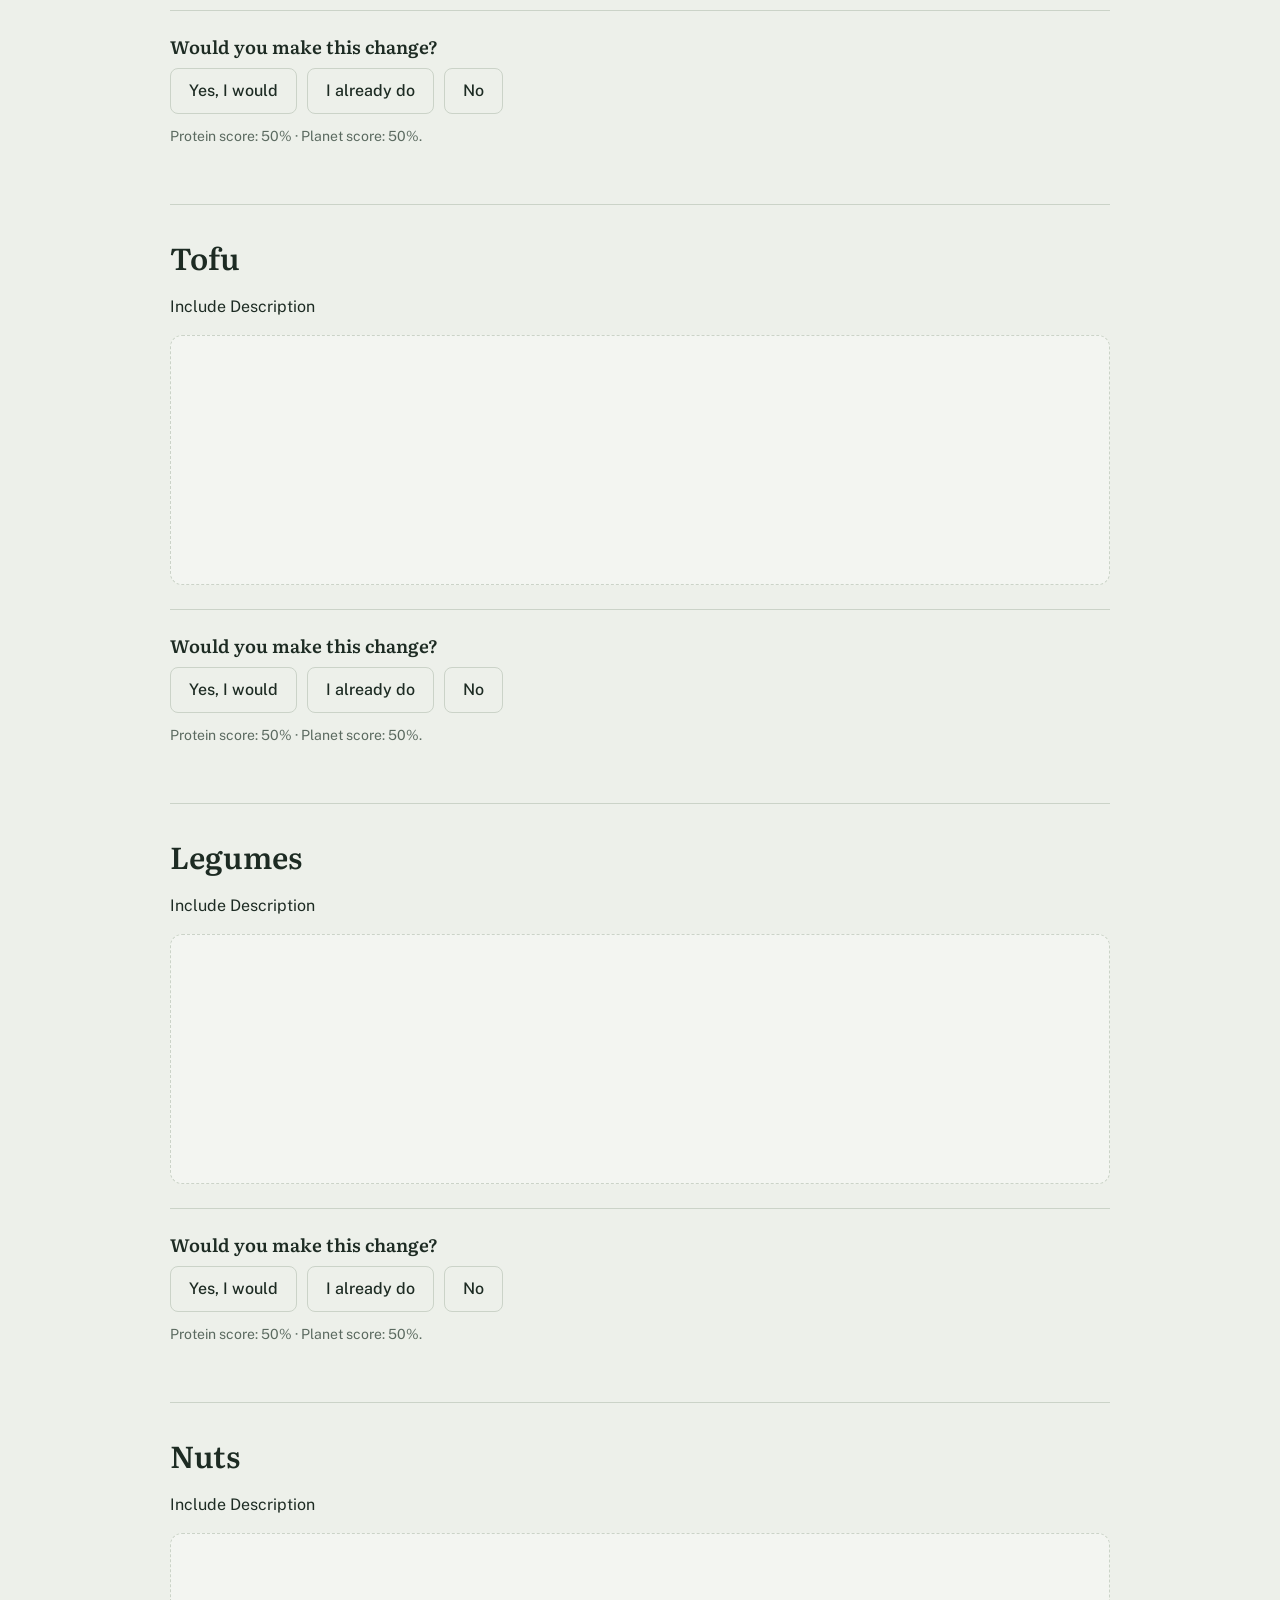
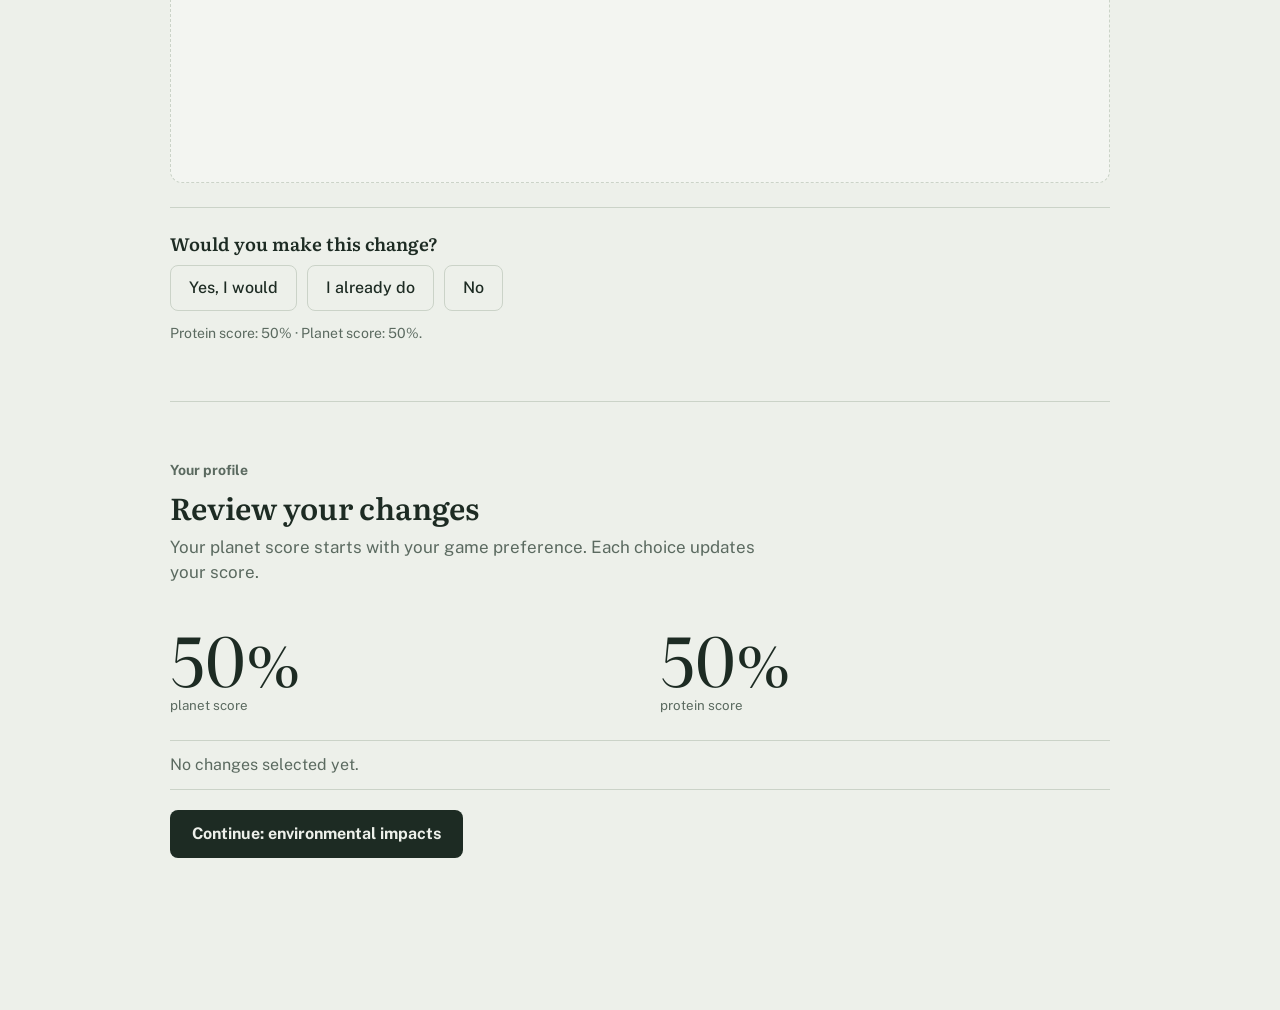
==== commit 671fa2bd: "stylistic and set up for  descriptions" ====
--- a/protein-information.html
+++ b/protein-information.html
@@ -21,28 +21,148 @@
   <nav class="progress" aria-label="Protein source progress">
     <div class="progress-track">
       <button type="button" data-target="beef" aria-label="Go to Beef"></button>
-      <button type="button" data-target="cheese" aria-label="Go to Cheese"></button>
+      <button type="button" data-target="cheese" aria-label="Go to Dairy"></button>
       <button type="button" data-target="pork" aria-label="Go to Pork"></button>
       <button type="button" data-target="chicken" aria-label="Go to Chicken"></button>
       <button type="button" data-target="eggs" aria-label="Go to Eggs"></button>
       <button type="button" data-target="tofu" aria-label="Go to Tofu"></button>
-      <button type="button" data-target="peas" aria-label="Go to Peas"></button>
+      <button type="button" data-target="peas" aria-label="Go to Legumes"></button>
       <button type="button" data-target="nuts" aria-label="Go to Nuts"></button>
     </div>
     <div class="progress-labels" aria-hidden="true">
-      <span>Beef</span><span>Cheese</span><span>Pork</span><span>Chicken</span>
-      <span>Eggs</span><span>Tofu</span><span>Peas</span><span>Nuts</span>
+      <span>Beef</span><span>Dairy</span><span>Pork</span><span>Chicken</span>
+      <span>Eggs</span><span>Tofu</span><span>Legumes</span><span>Nuts</span>
     </div>
   </nav>
 
-  <section class="protein-section" id="beef" data-protein="Beef"><h2>Beef</h2><div class="info-placeholder"></div><div class="choice"><h3>Would you make this change?</h3><div class="choice-actions"><button class="ghost" data-choice="yes">Yes, I would</button><button class="ghost" data-choice="already">I already do</button><button class="ghost" data-choice="no">No</button></div><p class="choice-status" aria-live="polite"></p></div></section>
-  <section class="protein-section" id="cheese" data-protein="Cheese"><h2>Cheese</h2><div class="info-placeholder"></div><div class="choice"><h3>Would you make this change?</h3><div class="choice-actions"><button class="ghost" data-choice="yes">Yes, I would</button><button class="ghost" data-choice="already">I already do</button><button class="ghost" data-choice="no">No</button></div><p class="choice-status" aria-live="polite"></p></div></section>
-  <section class="protein-section" id="pork" data-protein="Pork"><h2>Pork</h2><div class="info-placeholder"></div><div class="choice"><h3>Would you make this change?</h3><div class="choice-actions"><button class="ghost" data-choice="yes">Yes, I would</button><button class="ghost" data-choice="already">I already do</button><button class="ghost" data-choice="no">No</button></div><p class="choice-status" aria-live="polite"></p></div></section>
-  <section class="protein-section" id="chicken" data-protein="Chicken"><h2>Chicken</h2><div class="info-placeholder"></div><div class="choice"><h3>Would you make this change?</h3><div class="choice-actions"><button class="ghost" data-choice="yes">Yes, I would</button><button class="ghost" data-choice="already">I already do</button><button class="ghost" data-choice="no">No</button></div><p class="choice-status" aria-live="polite"></p></div></section>
-  <section class="protein-section" id="eggs" data-protein="Eggs"><h2>Eggs</h2><div class="info-placeholder"></div><div class="choice"><h3>Would you make this change?</h3><div class="choice-actions"><button class="ghost" data-choice="yes">Yes, I would</button><button class="ghost" data-choice="already">I already do</button><button class="ghost" data-choice="no">No</button></div><p class="choice-status" aria-live="polite"></p></div></section>
-  <section class="protein-section" id="tofu" data-protein="Tofu"><h2>Tofu</h2><div class="info-placeholder"></div><div class="choice"><h3>Would you make this change?</h3><div class="choice-actions"><button class="ghost" data-choice="yes">Yes, I would</button><button class="ghost" data-choice="already">I already do</button><button class="ghost" data-choice="no">No</button></div><p class="choice-status" aria-live="polite"></p></div></section>
-  <section class="protein-section" id="peas" data-protein="Peas"><h2>Peas</h2><div class="info-placeholder"></div><div class="choice"><h3>Would you make this change?</h3><div class="choice-actions"><button class="ghost" data-choice="yes">Yes, I would</button><button class="ghost" data-choice="already">I already do</button><button class="ghost" data-choice="no">No</button></div><p class="choice-status" aria-live="polite"></p></div></section>
-  <section class="protein-section" id="nuts" data-protein="Nuts"><h2>Nuts</h2><div class="info-placeholder"></div><div class="choice"><h3>Would you make this change?</h3><div class="choice-actions"><button class="ghost" data-choice="yes">Yes, I would</button><button class="ghost" data-choice="already">I already do</button><button class="ghost" data-choice="no">No</button></div><p class="choice-status" aria-live="polite"></p></div></section>
+  <section class="protein-section" id="beef" data-protein="Beef">
+    <h2>Beef</h2>
+    <p class="protein-description">
+      Include Description
+    </p>
+    <div class="info-placeholder"></div>
+    <div class="choice">
+      <h3>Would you make this change?</h3>
+      <div class="choice-actions">
+        <button class="ghost" data-choice="yes">Yes, I would</button>
+        <button class="ghost" data-choice="already">I already do</button>
+        <button class="ghost" data-choice="no">No</button>
+      </div>
+      <p class="choice-status" aria-live="polite"></p>
+    </div>
+  </section>
+  <section class="protein-section" id="cheese" data-protein="Cheese">
+    <h2>Dairy</h2>
+    <p class="protein-description">
+      Include Description
+    </p>
+    <div class="info-placeholder"></div>
+    <div class="choice">
+      <h3>Would you make this change?</h3>
+      <div class="choice-actions">
+        <button class="ghost" data-choice="yes">Yes, I would</button>
+        <button class="ghost" data-choice="already">I already do</button>
+        <button class="ghost" data-choice="no">No</button>
+      </div>
+      <p class="choice-status" aria-live="polite"></p>
+    </div>
+  </section>
+  <section class="protein-section" id="pork" data-protein="Pork">
+    <h2>Pork</h2>
+    <p class="protein-description">
+      Include Description
+    </p>
+    <div class="info-placeholder"></div>
+    <div class="choice">
+      <h3>Would you make this change?</h3>
+      <div class="choice-actions">
+        <button class="ghost" data-choice="yes">Yes, I would</button>
+        <button class="ghost" data-choice="already">I already do</button>
+        <button class="ghost" data-choice="no">No</button>
+      </div>
+      <p class="choice-status" aria-live="polite"></p>
+    </div>
+  </section>
+  <section class="protein-section" id="chicken" data-protein="Chicken">
+    <h2>Chicken</h2>
+    <p class="protein-description">
+      Include Description
+    </p>
+    <div class="info-placeholder"></div>
+    <div class="choice">
+      <h3>Would you make this change?</h3>
+      <div class="choice-actions">
+        <button class="ghost" data-choice="yes">Yes, I would</button>
+        <button class="ghost" data-choice="already">I already do</button>
+        <button class="ghost" data-choice="no">No</button>
+      </div>
+      <p class="choice-status" aria-live="polite"></p>
+    </div>
+  </section>
+  <section class="protein-section" id="eggs" data-protein="Eggs">
+    <h2>Eggs</h2>
+    <p class="protein-description">
+      Include Description
+    </p>
+    <div class="info-placeholder"></div>
+    <div class="choice">
+      <h3>Would you make this change?</h3>
+      <div class="choice-actions">
+        <button class="ghost" data-choice="yes">Yes, I would</button>
+        <button class="ghost" data-choice="already">I already do</button>
+        <button class="ghost" data-choice="no">No</button>
+      </div>
+      <p class="choice-status" aria-live="polite"></p>
+    </div>
+  </section>
+  <section class="protein-section" id="tofu" data-protein="Tofu">
+    <h2>Tofu</h2>
+    <p class="protein-description">
+      Include Description
+    </p>
+    <div class="info-placeholder"></div>
+    <div class="choice">
+      <h3>Would you make this change?</h3>
+      <div class="choice-actions">
+        <button class="ghost" data-choice="yes">Yes, I would</button>
+        <button class="ghost" data-choice="already">I already do</button>
+        <button class="ghost" data-choice="no">No</button>
+      </div>
+      <p class="choice-status" aria-live="polite"></p>
+    </div>
+  </section>
+  <section class="protein-section" id="peas" data-protein="Peas">
+    <h2>Legumes</h2>
+    <p class="protein-description">
+      Include Description
+    </p>
+    <div class="info-placeholder"></div>
+    <div class="choice">
+      <h3>Would you make this change?</h3>
+      <div class="choice-actions">
+        <button class="ghost" data-choice="yes">Yes, I would</button>
+        <button class="ghost" data-choice="already">I already do</button>
+        <button class="ghost" data-choice="no">No</button>
+      </div>
+      <p class="choice-status" aria-live="polite"></p>
+    </div>
+  </section>
+  <section class="protein-section" id="nuts" data-protein="Nuts">
+    <h2>Nuts</h2>
+    <p class="protein-description">
+      Include Description
+    </p>
+    <div class="info-placeholder"></div>
+    <div class="choice">
+      <h3>Would you make this change?</h3>
+      <div class="choice-actions">
+        <button class="ghost" data-choice="yes">Yes, I would</button>
+        <button class="ghost" data-choice="already">I already do</button>
+        <button class="ghost" data-choice="no">No</button>
+      </div>
+      <p class="choice-status" aria-live="polite"></p>
+    </div>
+  </section>
   <section class="review-section" id="review">
     <p class="step">Your profile</p>
     <h2>Review your changes</h2>
--- a/styles.css
+++ b/styles.css
@@ -160,3 +160,11 @@
 .pdf-image{margin-top:24px;border:1px solid var(--line);border-radius:12px;overflow:hidden;background:var(--surface)}
 .pdf-image img{display:block;width:100%;height:auto}
 @media (max-width:600px){.environment-labels span{font-size:9px}.environment-section{min-height:360px}}
+.protein-description {
+  font-size: 1rem;
+  font-weight: normal;
+  line-height: 1.5;
+  margin-top: 0.25rem;
+  margin-bottom: 1rem;
+  max-width: 750px;
+}
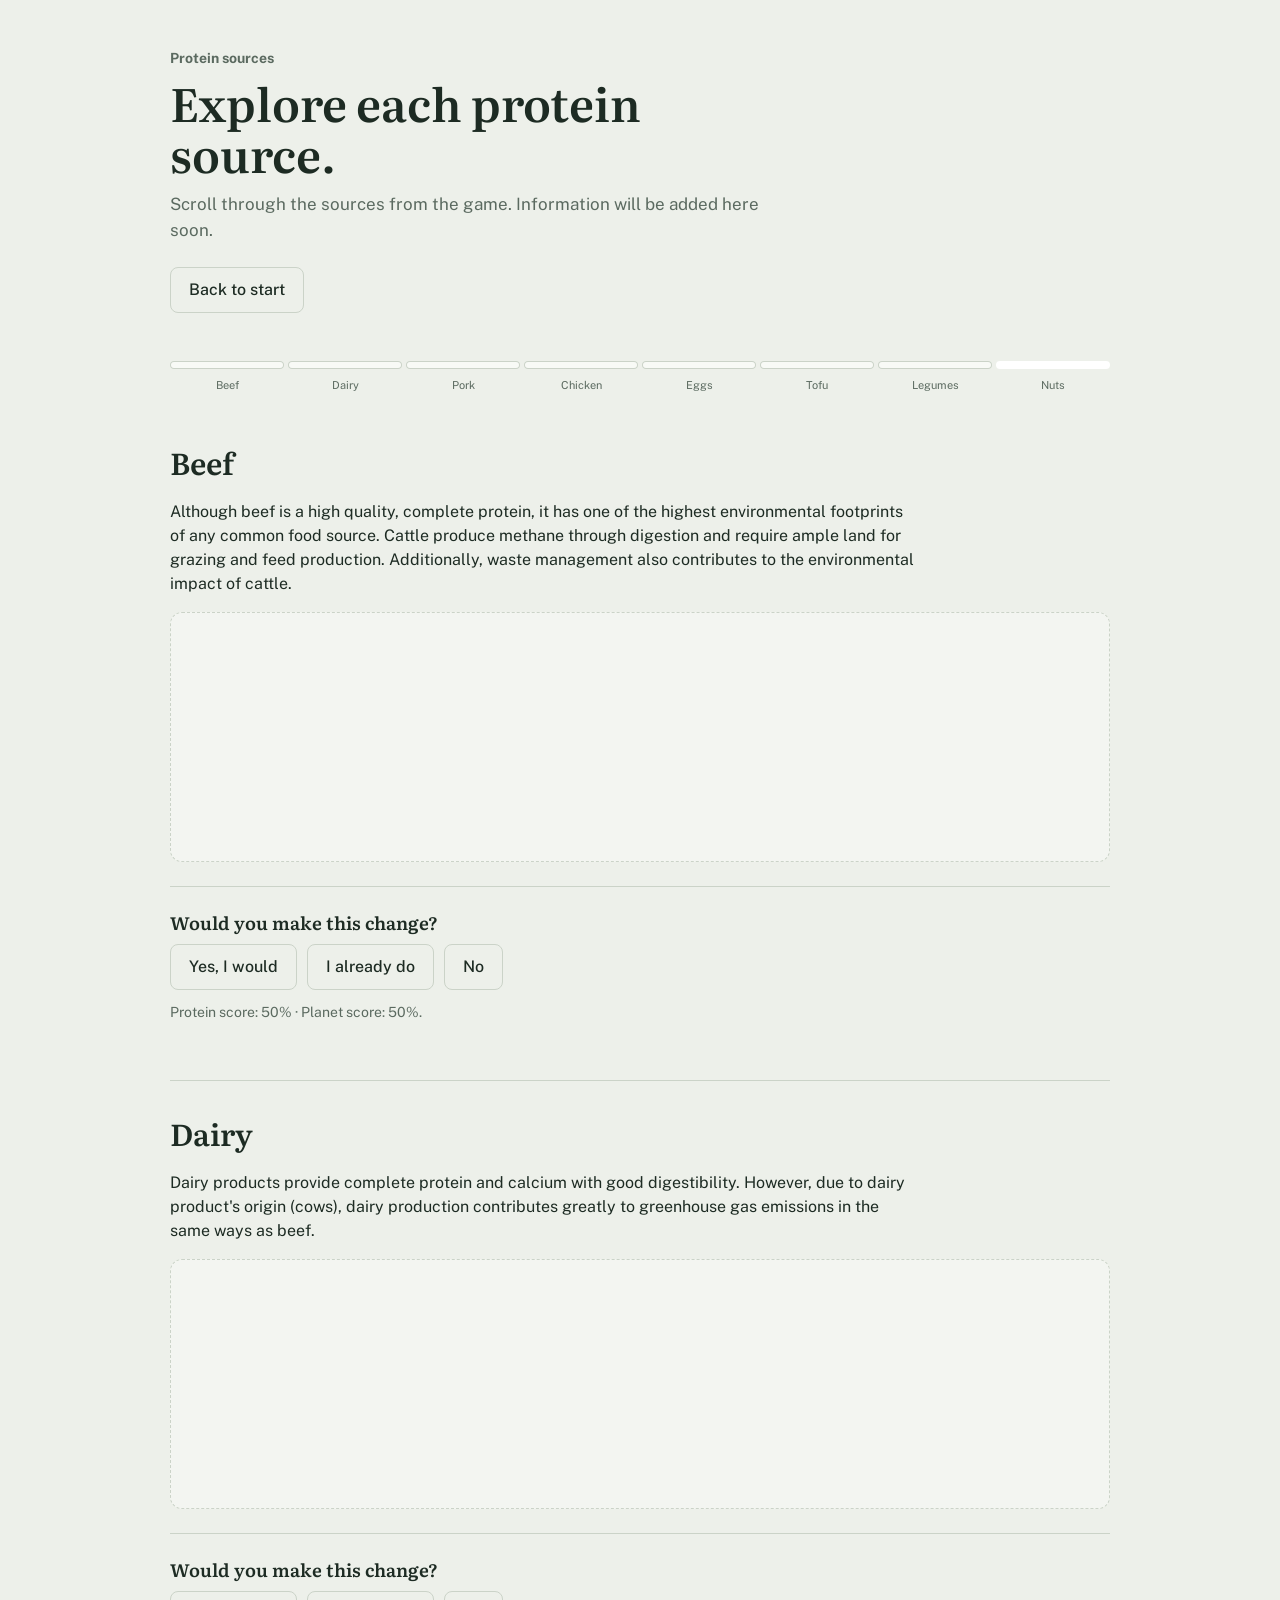
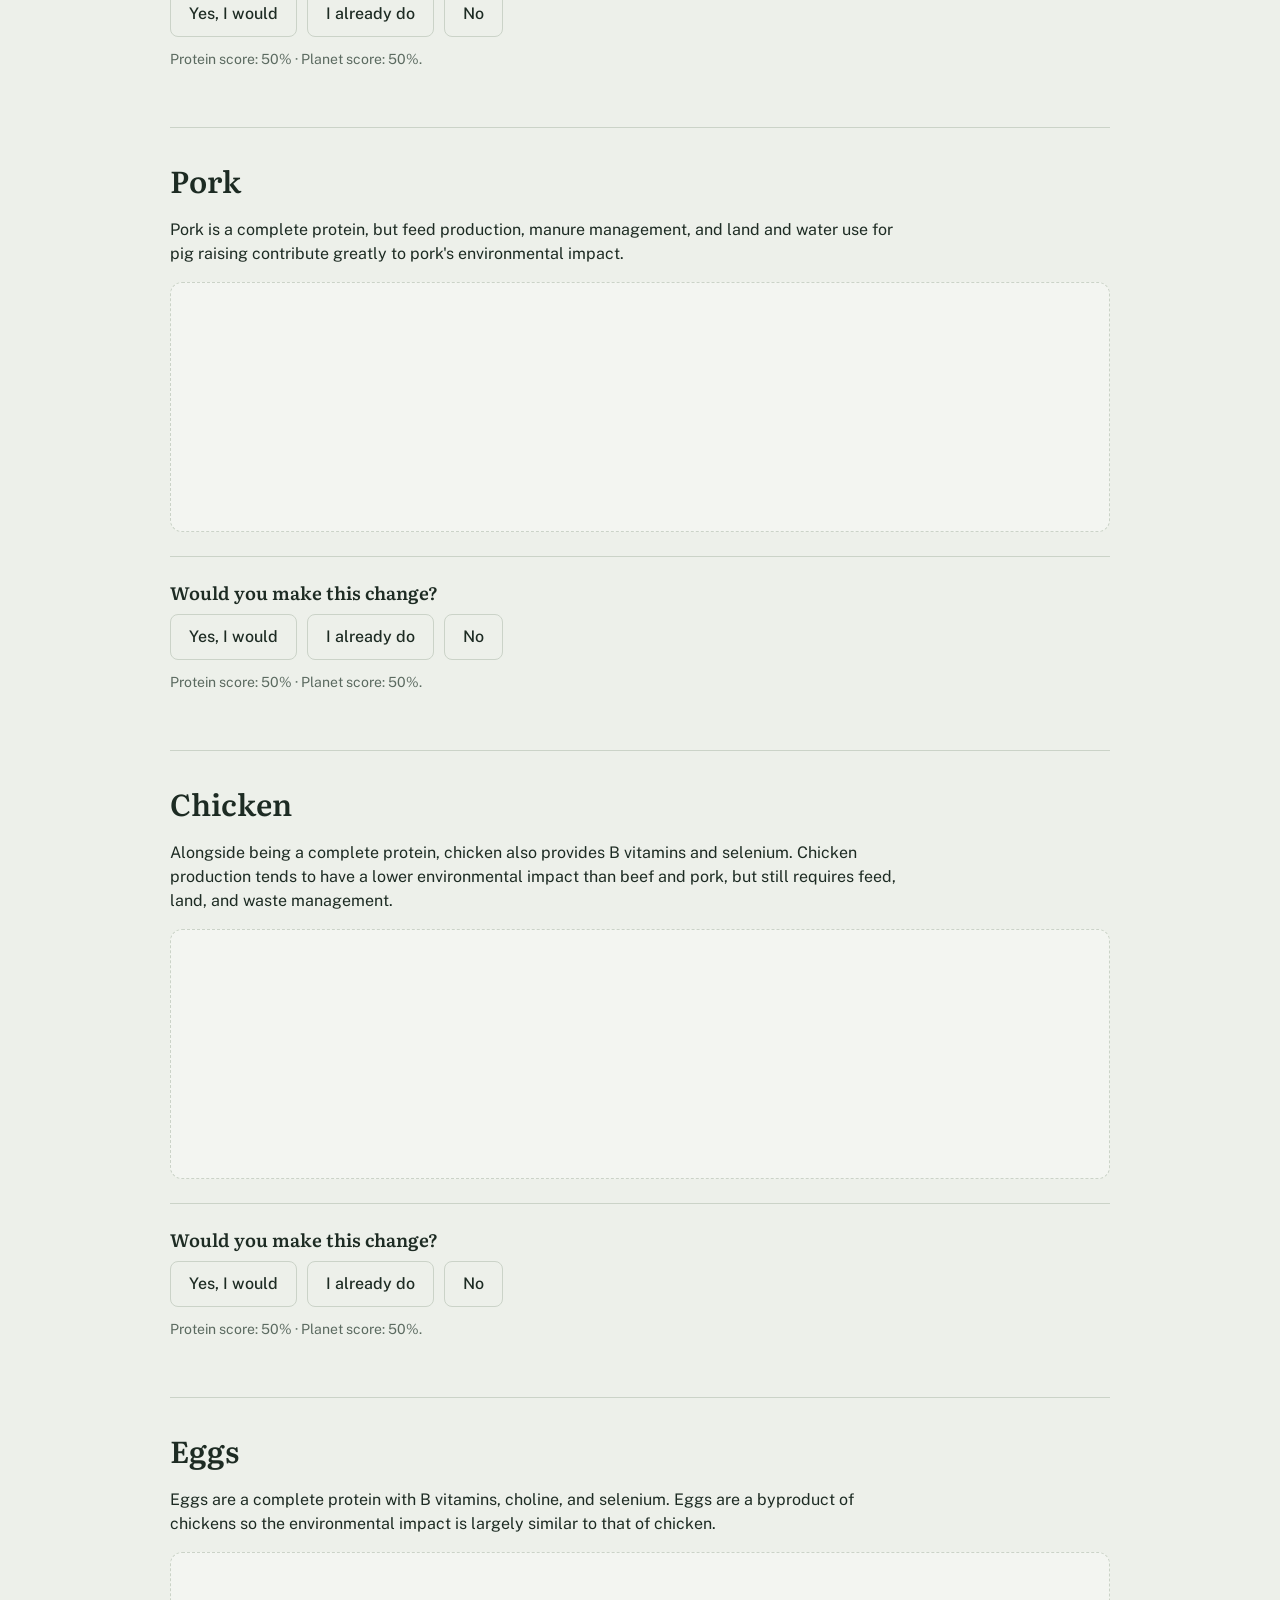
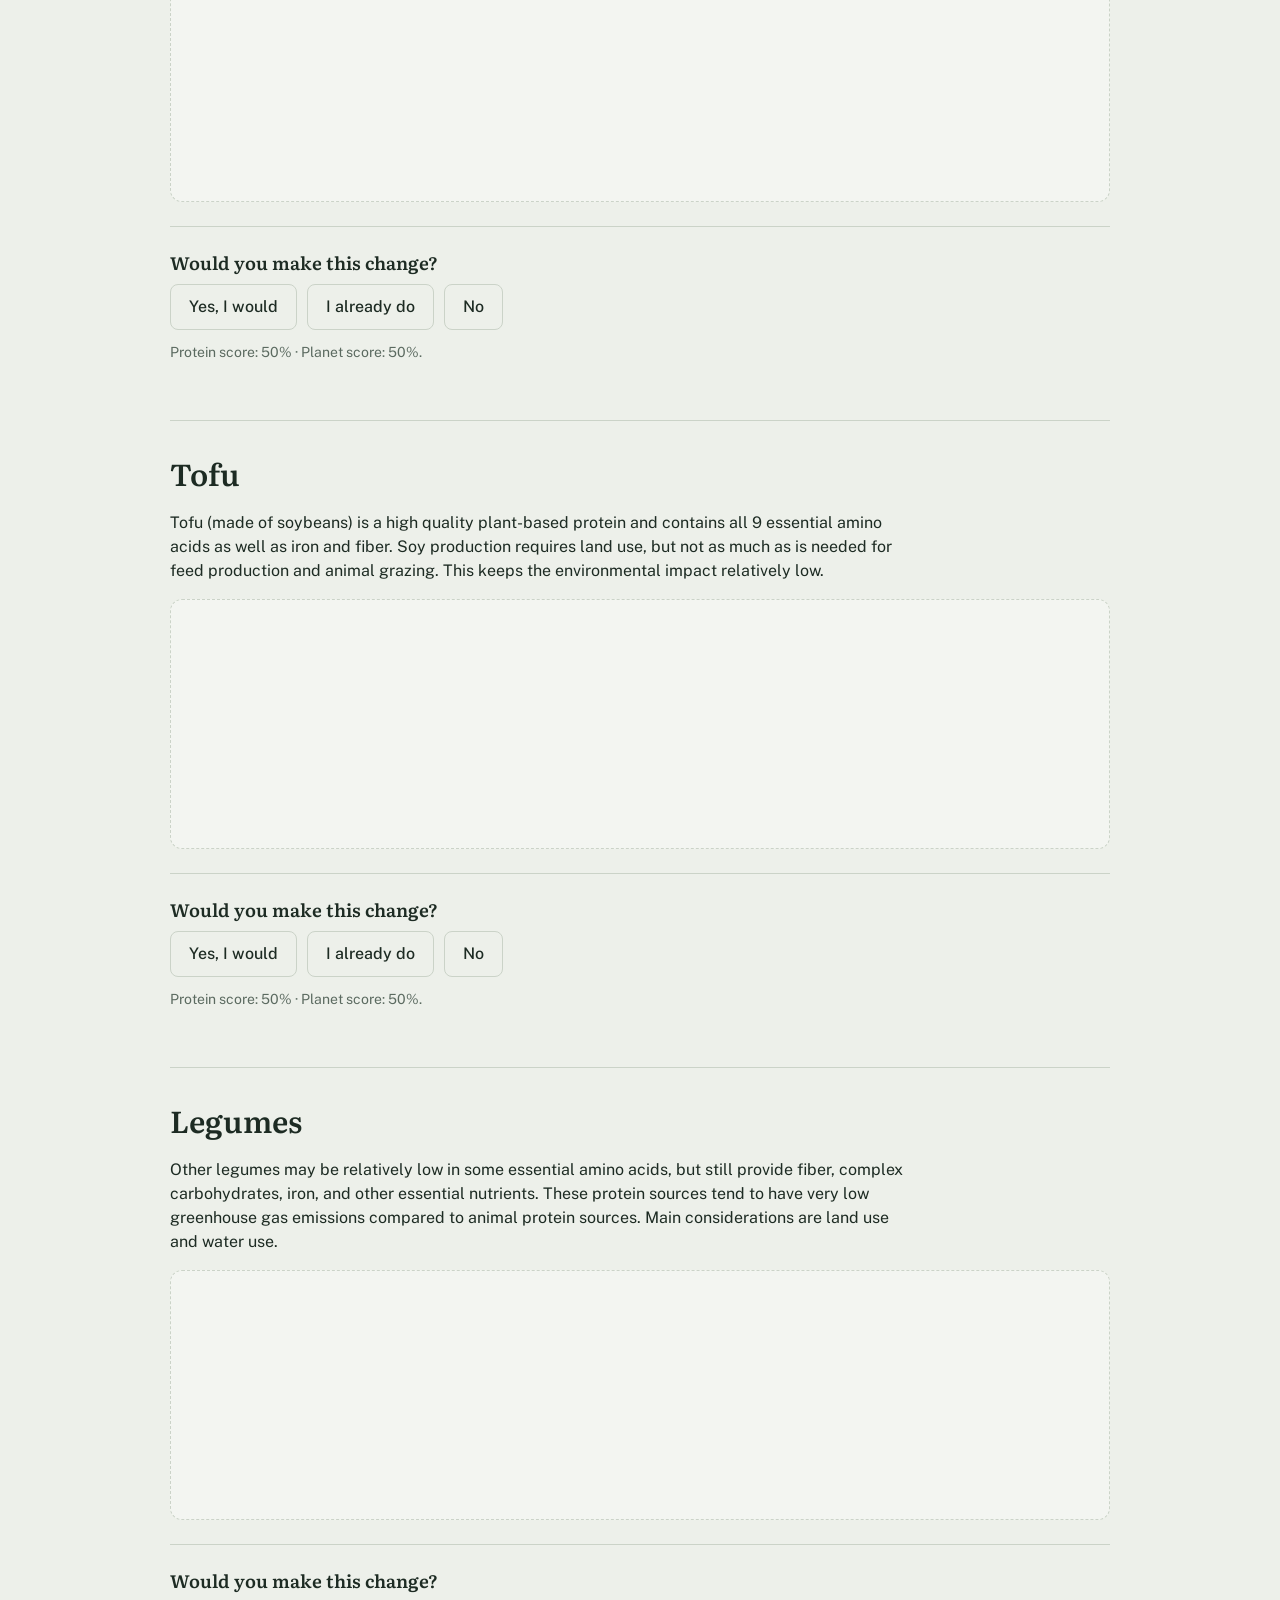
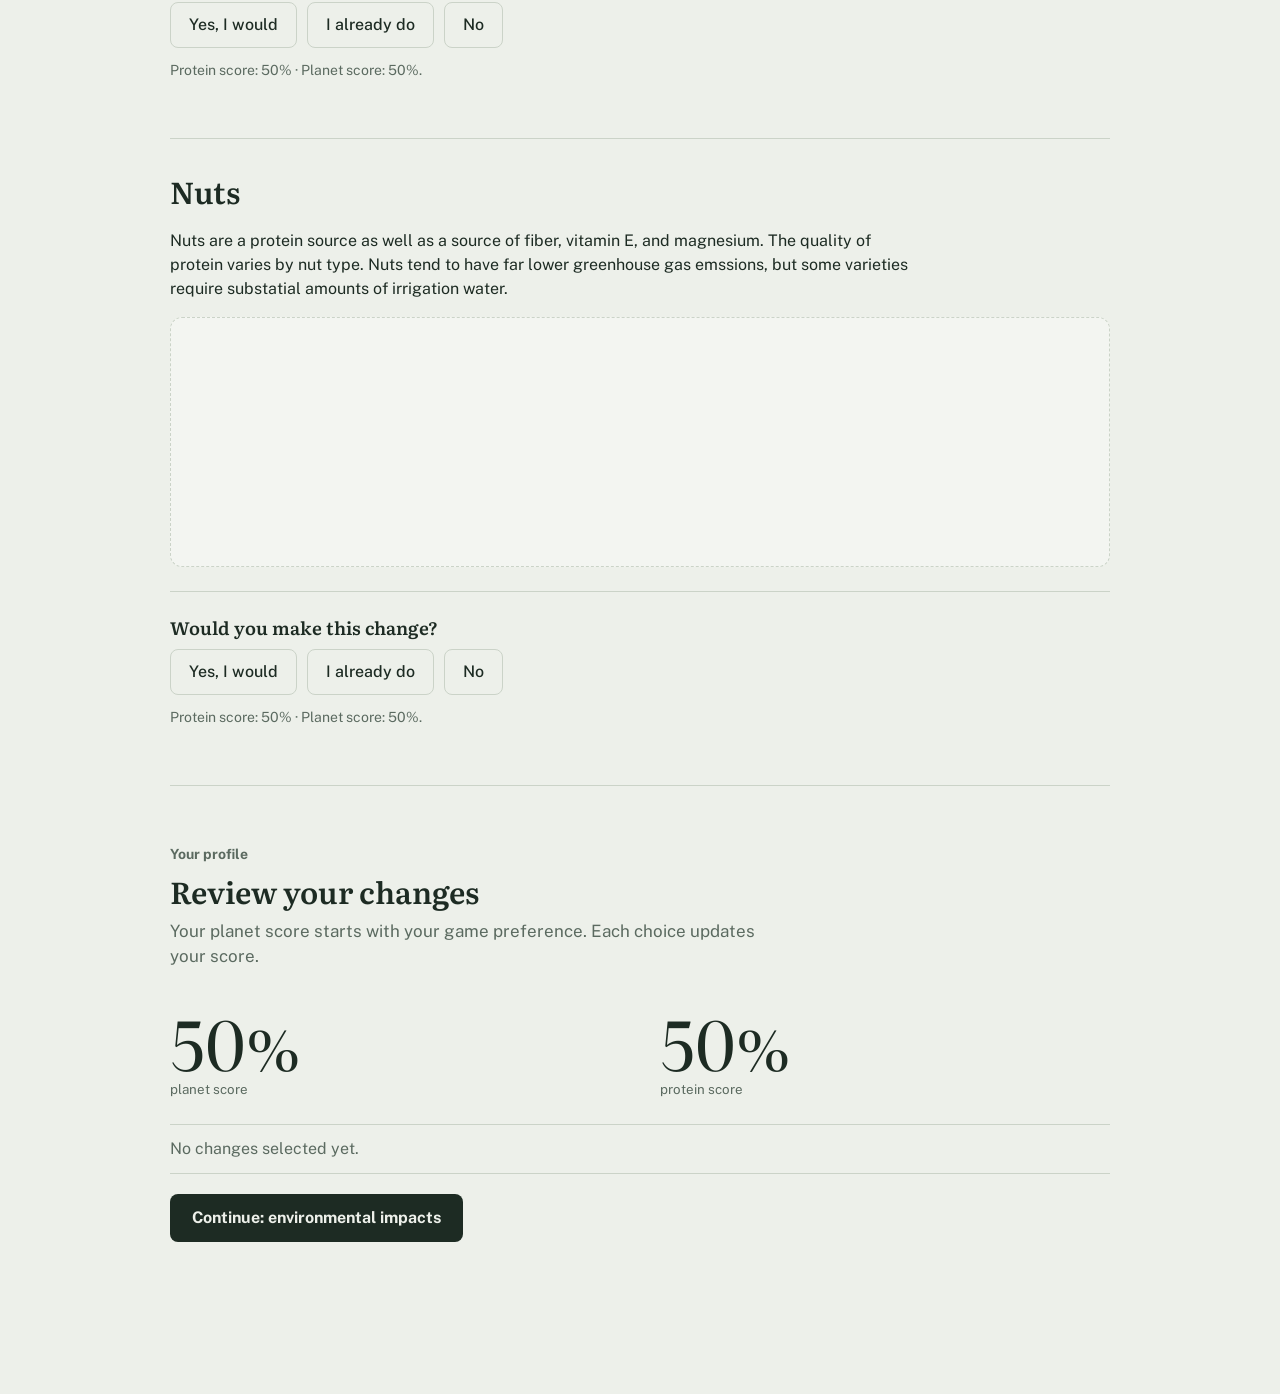
==== commit c1184868: "added descriptions" ====
--- a/protein-information.html
+++ b/protein-information.html
@@ -38,7 +38,7 @@
   <section class="protein-section" id="beef" data-protein="Beef">
     <h2>Beef</h2>
     <p class="protein-description">
-      Include Description
+      Although beef is a high quality, complete protein, it has one of the highest environmental footprints of any common food source. Cattle produce methane through digestion and require ample land for grazing and feed production. Additionally, waste management also contributes to the environmental impact of cattle. 
     </p>
     <div class="info-placeholder"></div>
     <div class="choice">
@@ -54,7 +54,7 @@
   <section class="protein-section" id="cheese" data-protein="Cheese">
     <h2>Dairy</h2>
     <p class="protein-description">
-      Include Description
+      Dairy products provide complete protein and calcium with good digestibility. However, due to dairy product's origin (cows), dairy production contributes greatly to greenhouse gas emissions in the same ways as beef. 
     </p>
     <div class="info-placeholder"></div>
     <div class="choice">
@@ -70,7 +70,7 @@
   <section class="protein-section" id="pork" data-protein="Pork">
     <h2>Pork</h2>
     <p class="protein-description">
-      Include Description
+      Pork is a complete protein, but feed production, manure management, and land and water use for pig raising contribute greatly to pork's environmental impact.
     </p>
     <div class="info-placeholder"></div>
     <div class="choice">
@@ -86,7 +86,7 @@
   <section class="protein-section" id="chicken" data-protein="Chicken">
     <h2>Chicken</h2>
     <p class="protein-description">
-      Include Description
+      Alongside being a complete protein, chicken also provides B vitamins and selenium. Chicken production tends to have a lower environmental impact than beef and pork, but still requires feed, land, and waste management.
     </p>
     <div class="info-placeholder"></div>
     <div class="choice">
@@ -102,7 +102,7 @@
   <section class="protein-section" id="eggs" data-protein="Eggs">
     <h2>Eggs</h2>
     <p class="protein-description">
-      Include Description
+      Eggs are a complete protein with B vitamins, choline, and selenium. Eggs are a byproduct of chickens so the environmental impact is largely similar to that of chicken.
     </p>
     <div class="info-placeholder"></div>
     <div class="choice">
@@ -118,7 +118,7 @@
   <section class="protein-section" id="tofu" data-protein="Tofu">
     <h2>Tofu</h2>
     <p class="protein-description">
-      Include Description
+      Tofu (made of soybeans) is a high quality plant-based protein and contains all 9 essential amino acids as well as iron and fiber. Soy production requires land use, but not as much as is needed for feed production and animal grazing. This keeps the environmental impact relatively low.
     </p>
     <div class="info-placeholder"></div>
     <div class="choice">
@@ -134,7 +134,7 @@
   <section class="protein-section" id="peas" data-protein="Peas">
     <h2>Legumes</h2>
     <p class="protein-description">
-      Include Description
+      Other legumes may be relatively low in some essential amino acids, but still provide fiber, complex carbohydrates, iron, and other essential nutrients. These protein sources tend to have very low greenhouse gas emissions compared to animal protein sources. Main considerations are land use and water use. 
     </p>
     <div class="info-placeholder"></div>
     <div class="choice">
@@ -150,7 +150,7 @@
   <section class="protein-section" id="nuts" data-protein="Nuts">
     <h2>Nuts</h2>
     <p class="protein-description">
-      Include Description
+      Nuts are a protein source as well as a source of fiber, vitamin E, and magnesium. The quality of protein varies by nut type. Nuts tend to have far lower greenhouse gas emssions, but some varieties require substatial amounts of irrigation water.
     </p>
     <div class="info-placeholder"></div>
     <div class="choice">
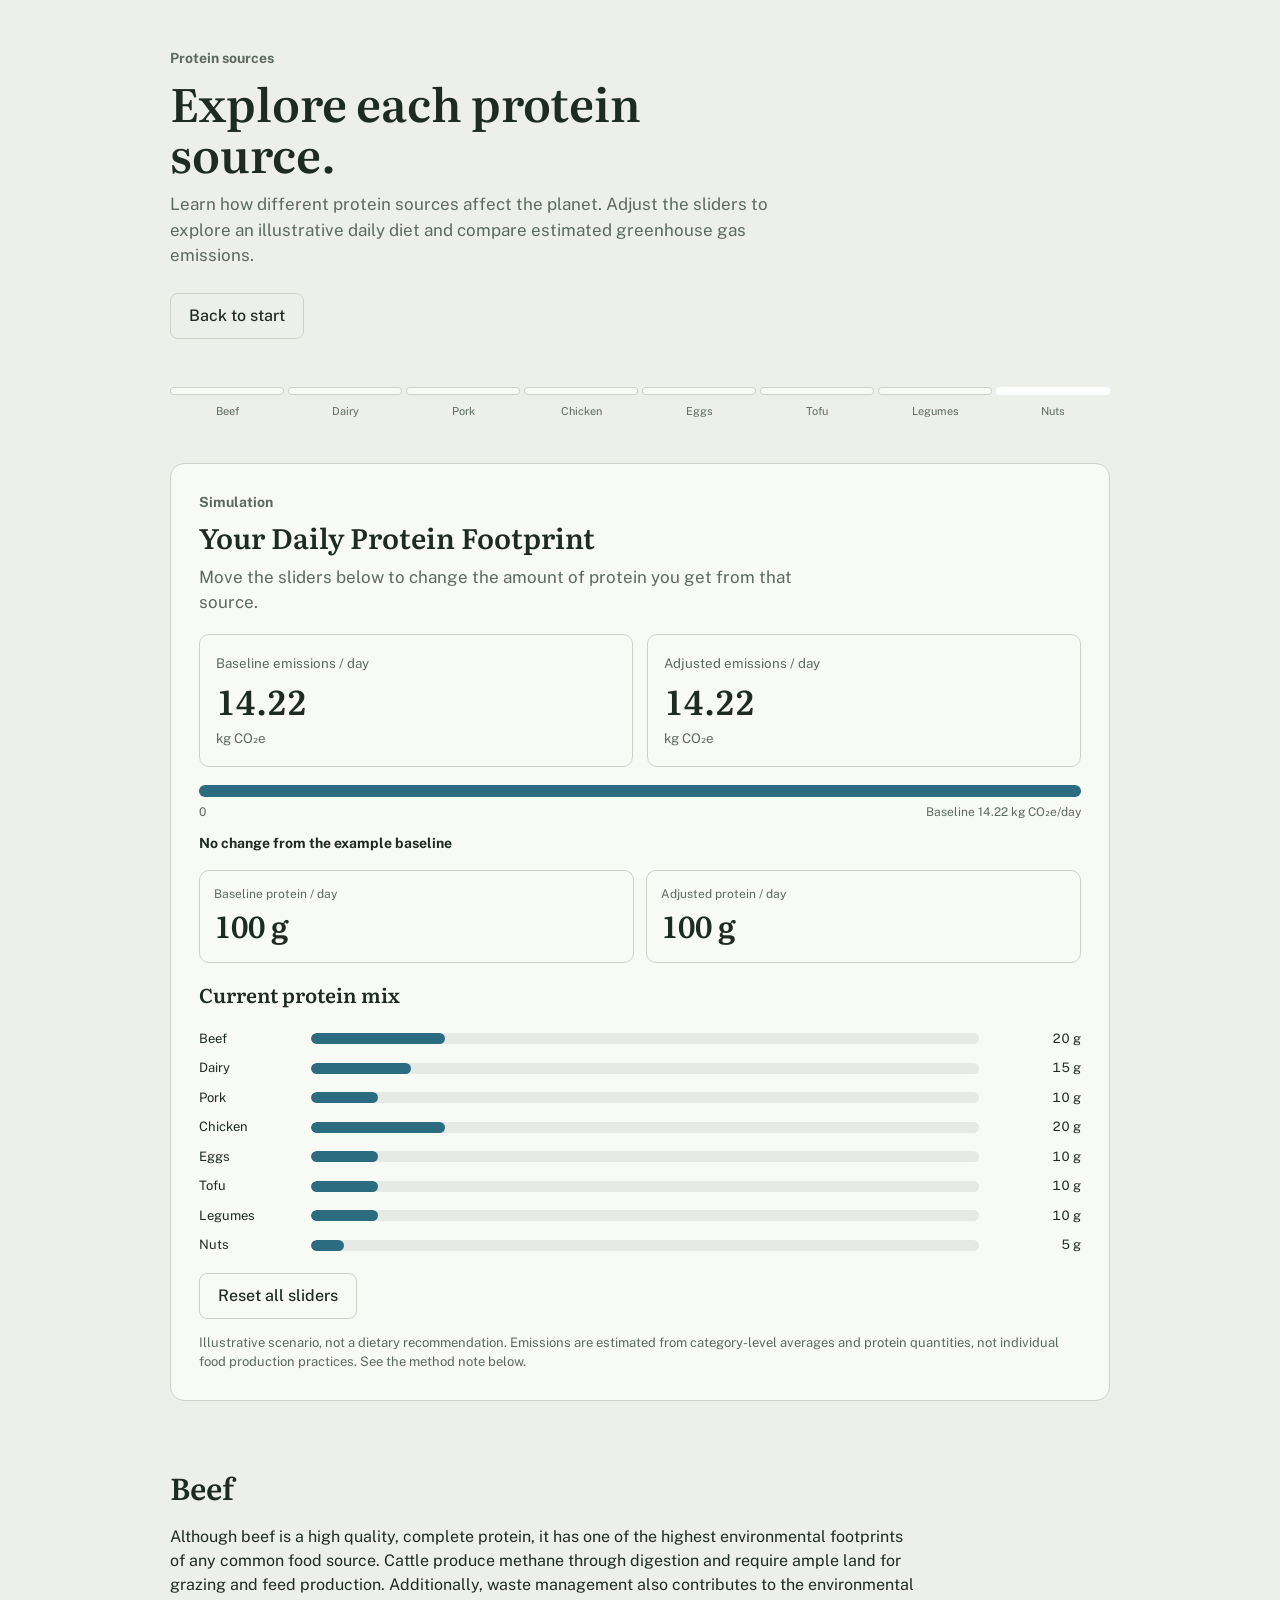
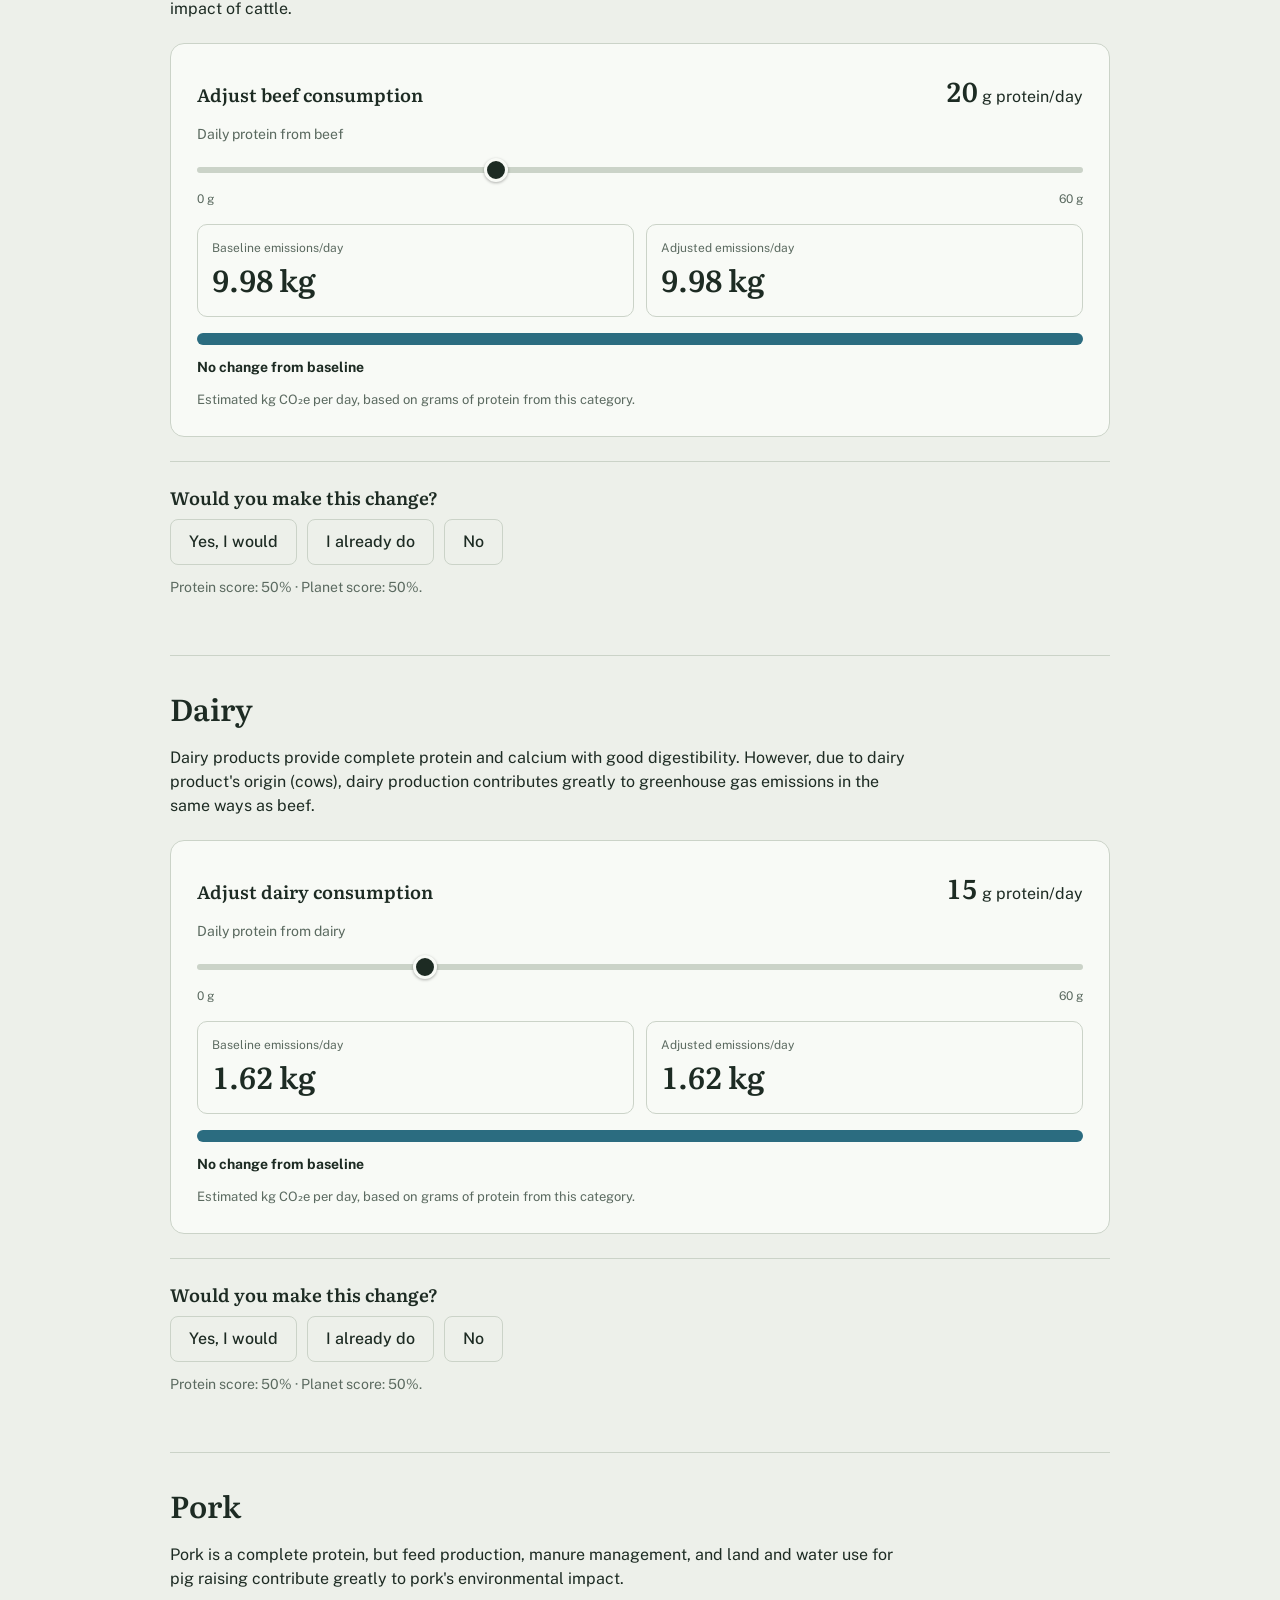
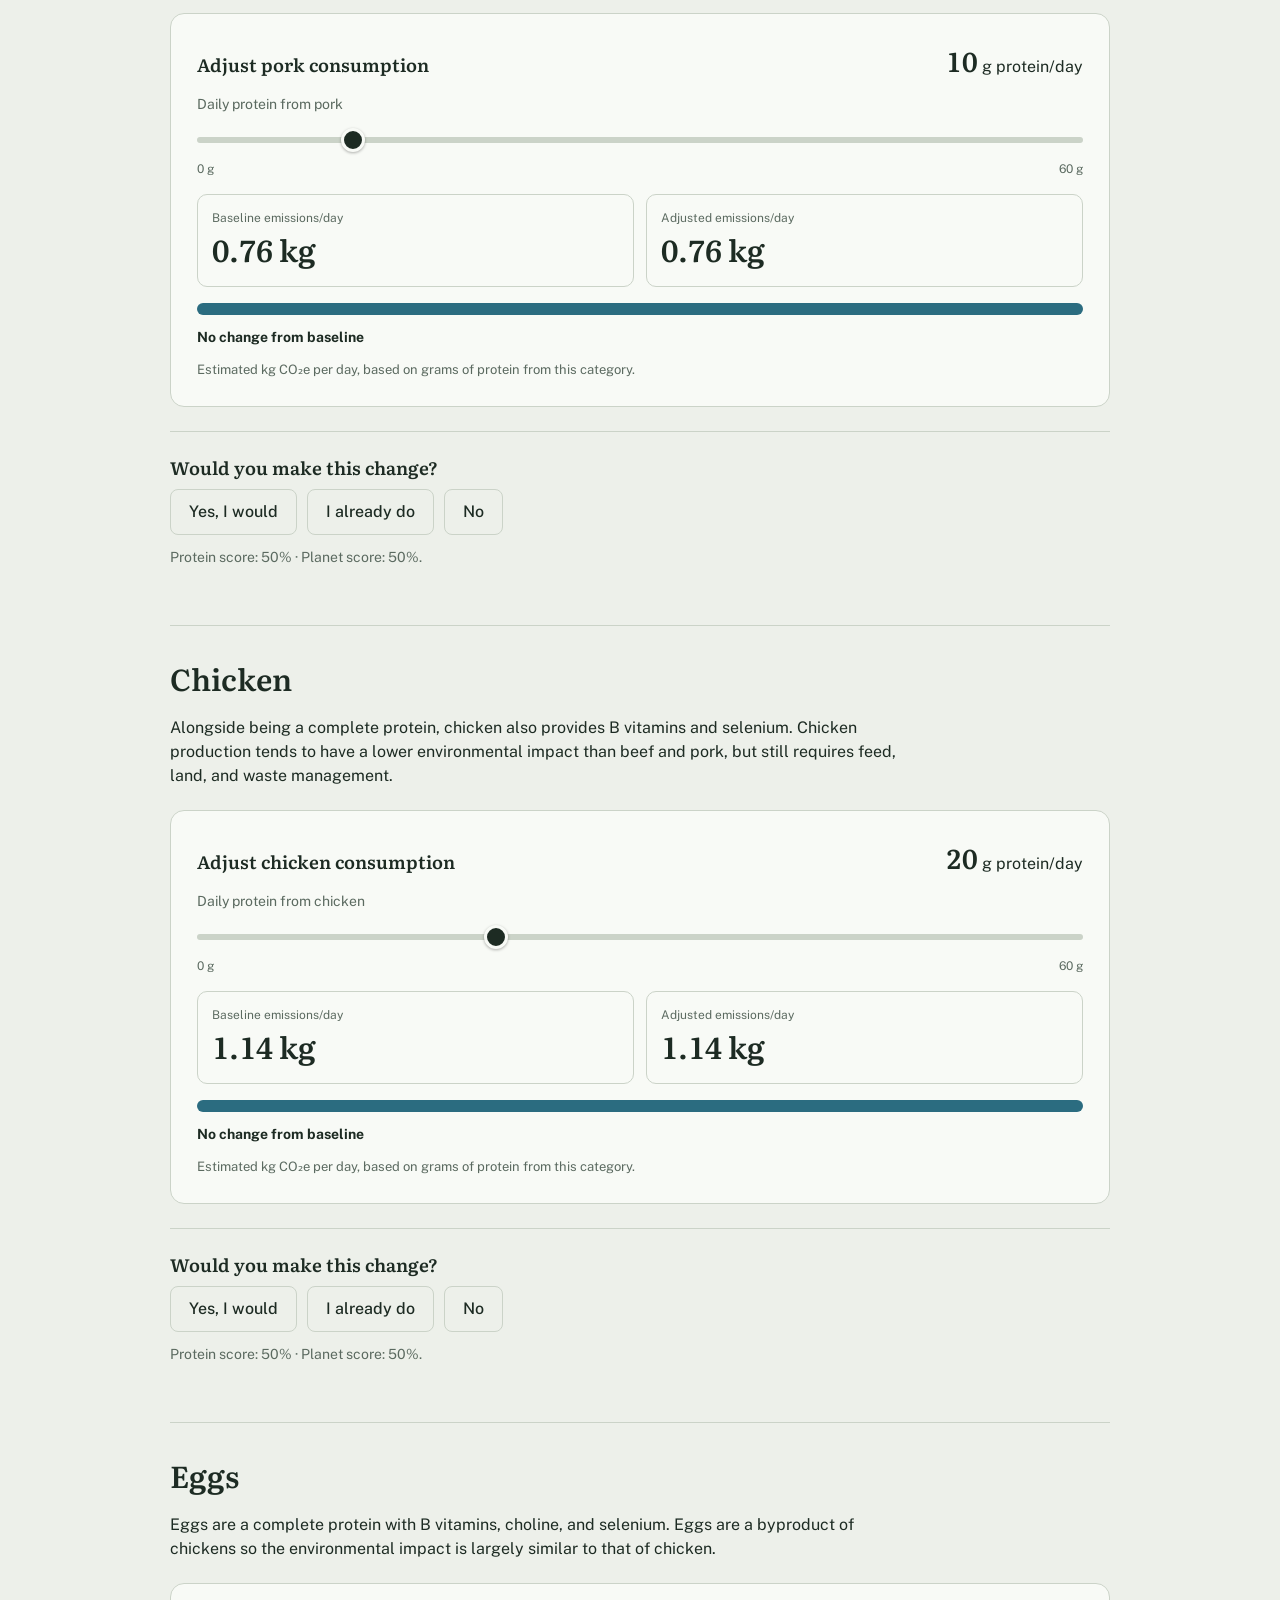
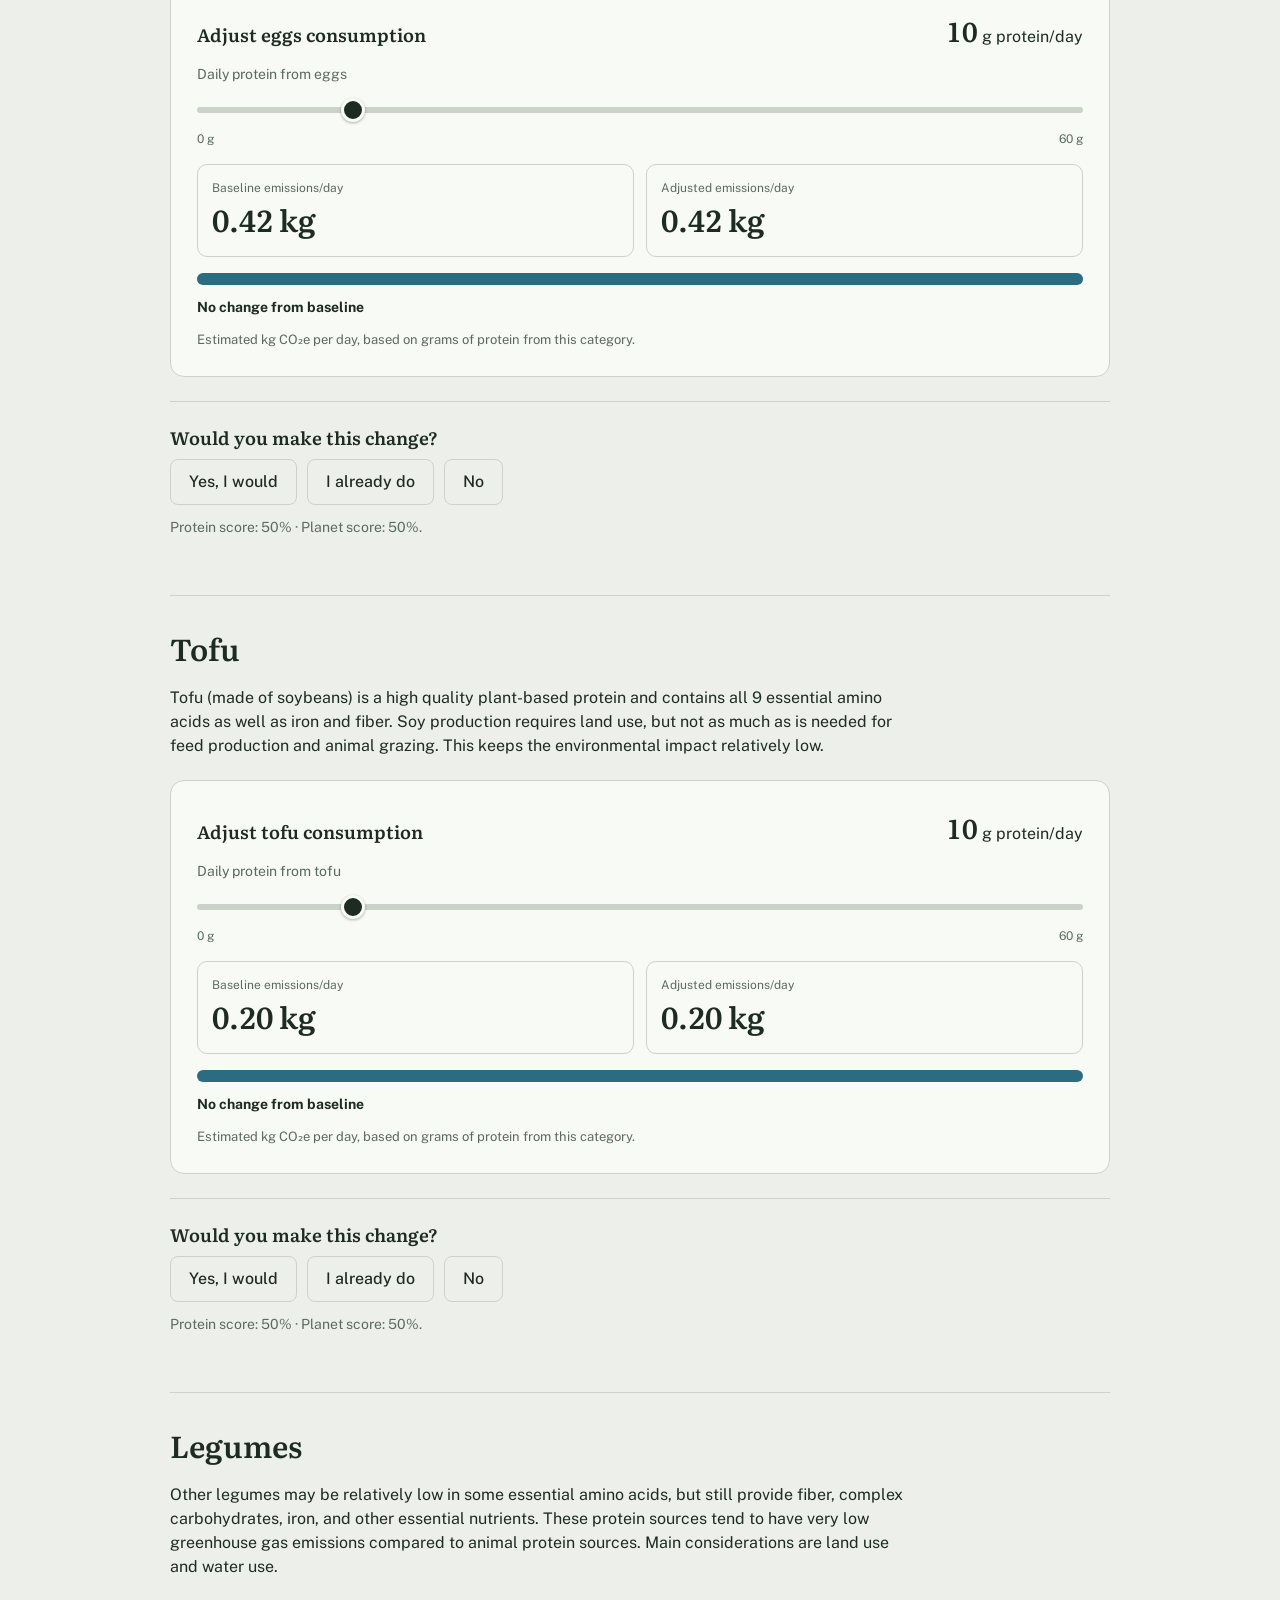
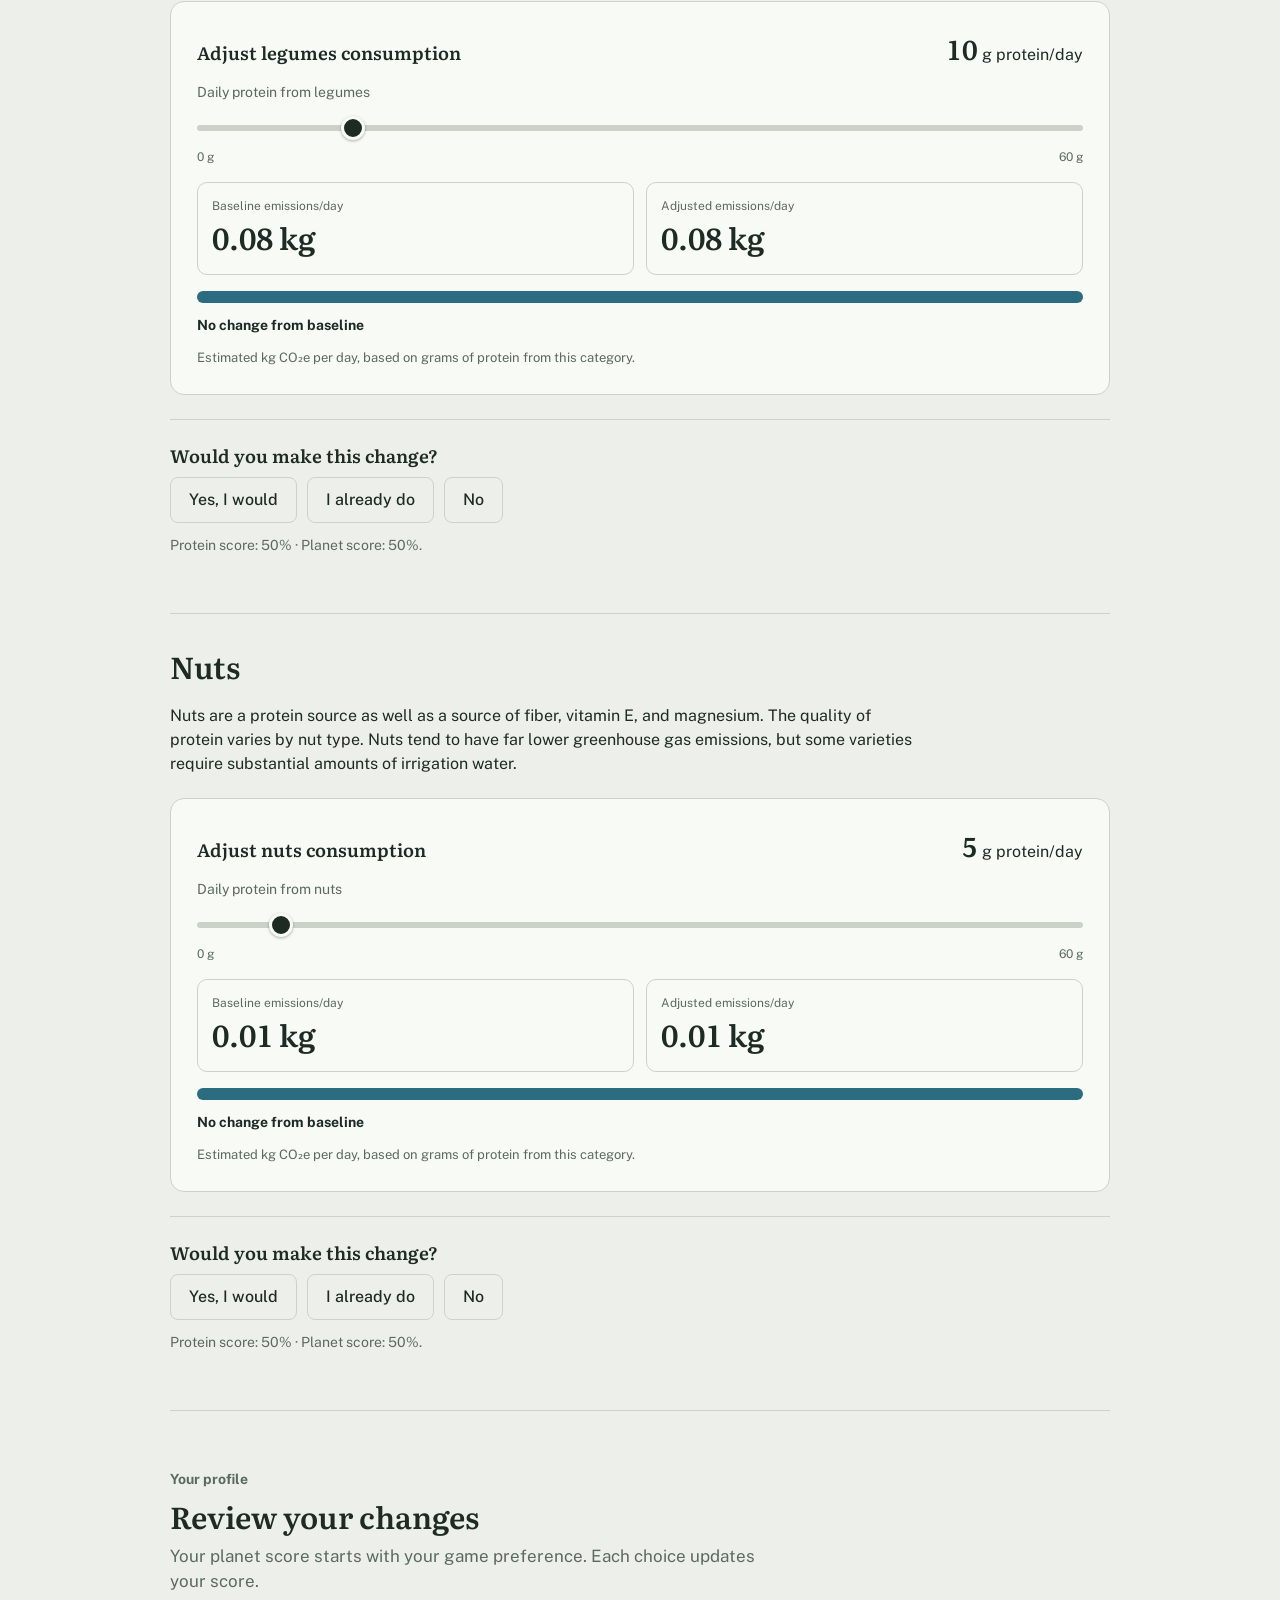
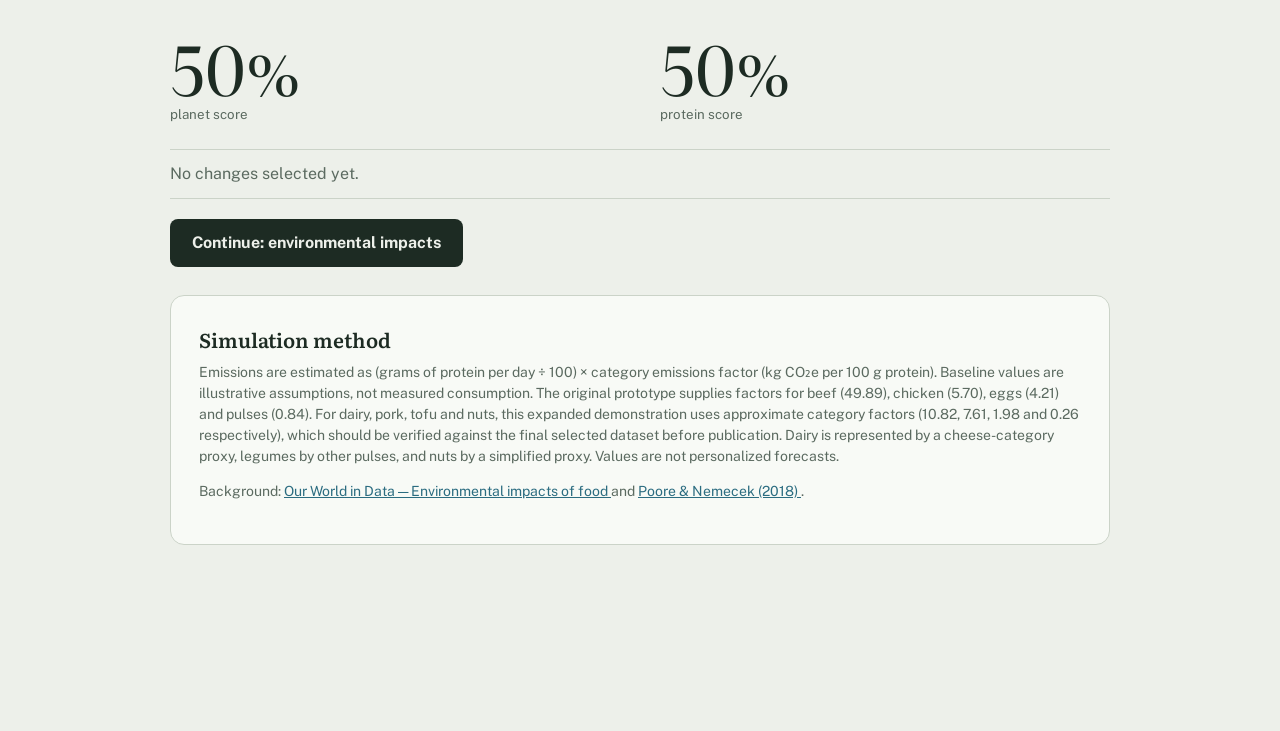
==== commit 679e98ba: "fixed typos added slider choices simulation" ====
--- a/protein-information.html
+++ b/protein-information.html
@@ -4,18 +4,25 @@
 <meta charset="utf-8">
 <meta name="viewport" content="width=device-width, initial-scale=1, viewport-fit=cover">
 <title>Protein sources</title>
+
 <link rel="preconnect" href="https://fonts.googleapis.com">
 <link rel="preconnect" href="https://fonts.gstatic.com" crossorigin>
 <link href="https://fonts.googleapis.com/css2?family=Literata:ital,opsz,wght@0,7..72,400;0,7..72,600;1,7..72,400;1,7..72,600&family=Public+Sans:wght@400;500;700;800&display=swap" rel="stylesheet">
 <link rel="stylesheet" href="styles.css">
 </head>
+
 <body>
 <main class="guide-main">
+
   <header class="guide-header">
     <p class="step">Protein sources</p>
     <h1>Explore each protein source.</h1>
-    <p class="lede">Scroll through the sources from the game. Information will be added here soon.</p>
-    <div class="actions"><a class="ghost button-link" href="index.html">Back to start</a></div>
+    <p class="lede">Learn how different protein sources affect the planet.
+      Adjust the sliders to explore an illustrative daily diet
+      and compare estimated greenhouse gas emissions.</p>
+    <div class="actions">
+      <a class="ghost button-link" href="index.html">Back to start</a>
+    </div>
   </header>
 
   <nav class="progress" aria-label="Protein source progress">
@@ -30,129 +37,513 @@
       <button type="button" data-target="nuts" aria-label="Go to Nuts"></button>
     </div>
     <div class="progress-labels" aria-hidden="true">
-      <span>Beef</span><span>Dairy</span><span>Pork</span><span>Chicken</span>
-      <span>Eggs</span><span>Tofu</span><span>Legumes</span><span>Nuts</span>
+      <span>Beef</span>
+      <span>Dairy</span>
+      <span>Pork</span>
+      <span>Chicken</span>
+      <span>Eggs</span>
+      <span>Tofu</span>
+      <span>Legumes</span>
+      <span>Nuts</span>
     </div>
   </nav>
+
+  <section class="sim-overview" id="simulation-overview"
+    aria-labelledby="sim-overview-title">
+    <p class ="step">Simulation</p>
+    <h2 id="sim-overview-title">Your Daily Protein Footprint</h2>
+
+    <p class="lede">
+      Move the sliders below to change the amount of protein you get from that source.
+    </p>
+
+    <div class="sim-compare">
+      <div class="sim-compare-card">
+        <small>Baseline emissions / day</small>
+        <strong id="sim-baseline-emissions">—</strong>
+        <small>kg CO₂e</small>
+      </div>
+      <div class="sim-compare-card">
+        <small>Adjusted emissions / day</small>
+        <strong id="sim-current-emissions" aria-live="polite">—</strong>
+        <small>kg CO₂e</small>
+      </div>
+    </div>
+
+    <div class="sim-impact-bar" role="img"
+         aria-label="Adjusted emissions compared with baseline">
+      <span class="sim-impact-fill" id="sim-total-fill"></span>
+    </div>
+
+    <div class="sim-impact-legend">
+      <span>0</span>
+      <span id="sim-total-scale">Baseline: 100%</span>
+    </div>
+
+    <p class="sim-delta" id="sim-total-delta" aria-live="polite">
+      No change yet
+    </p>
+
+    <div class="sim-impact">
+      <div class="sim-stat">
+        <span>Baseline protein / day</span>
+        <strong>100 g</strong>
+      </div>
+      <div class="sim-stat">
+        <span>Adjusted protein / day</span>
+        <strong id="sim-total-protein">100 g</strong>
+      </div>
+    </div>
+
+    <h3>Current protein mix</h3>
+    <div class="sim-mix" id="sim-mix"></div>
+
+    <div class="sim-actions">
+      <button type="button" class="ghost" id="sim-reset">
+        Reset all sliders
+      </button>
+    </div>
+
+    <p class="sim-note">
+      Illustrative scenario, not a dietary recommendation.
+      Emissions are estimated from category-level averages and protein
+      quantities, not individual food production practices.
+      See the method note below.
+    </p>
+  </section>
 
   <section class="protein-section" id="beef" data-protein="Beef">
     <h2>Beef</h2>
     <p class="protein-description">
       Although beef is a high quality, complete protein, it has one of the highest environmental footprints of any common food source. Cattle produce methane through digestion and require ample land for grazing and feed production. Additionally, waste management also contributes to the environmental impact of cattle. 
     </p>
-    <div class="info-placeholder"></div>
-    <div class="choice">
-      <h3>Would you make this change?</h3>
-      <div class="choice-actions">
-        <button class="ghost" data-choice="yes">Yes, I would</button>
-        <button class="ghost" data-choice="already">I already do</button>
-        <button class="ghost" data-choice="no">No</button>
-      </div>
-      <p class="choice-status" aria-live="polite"></p>
-    </div>
-  </section>
+
+    <div class="sim-panel" data-sim-source="beef">
+      <div class="sim-heading">
+        <h3>Adjust beef consumption</h3>
+        <div class="sim-value">
+          <strong id="sim-value-beef">—</strong>
+          <span>g protein/day</span>
+        </div>
+      </div>
+      <label for="sim-slider-beef" class="small">
+        Daily protein from beef
+      </label>
+      <input id="sim-slider-beef" type="range" min="0" max="60"
+             step="1" data-sim-slider="beef"
+             aria-describedby="sim-footnote-beef">
+      <div class="sim-range-ends">
+        <span>0 g</span><span>60 g</span>
+      </div>
+      <div class="sim-impact">
+        <div class="sim-stat">
+          <span>Baseline emissions/day</span>
+          <strong id="sim-before-beef">—</strong>
+        </div>
+        <div class="sim-stat">
+          <span>Adjusted emissions/day</span>
+          <strong id="sim-after-beef">—</strong>
+        </div>
+      </div>
+      <div class="sim-impact-bar">
+        <span class="sim-impact-fill" id="sim-fill-beef"></span>
+      </div>
+      <p class="sim-delta" id="sim-delta-beef" aria-live="polite">
+        No change
+      </p>
+      <p class="sim-footnote" id="sim-footnote-beef">
+        Estimated kg CO₂e per day, based on grams of protein
+        from this category.
+      </p>
+    </div>
+
+    <div class="choice">
+      <h3>Would you make this change?</h3>
+      <div class="choice-actions">
+        <button class="ghost" data-choice="yes">Yes, I would</button>
+        <button class="ghost" data-choice="already">I already do</button>
+        <button class="ghost" data-choice="no">No</button>
+      </div>
+      <p class="choice-status" aria-live="polite"></p>
+    </div>
+  </section>
+
   <section class="protein-section" id="cheese" data-protein="Cheese">
     <h2>Dairy</h2>
     <p class="protein-description">
       Dairy products provide complete protein and calcium with good digestibility. However, due to dairy product's origin (cows), dairy production contributes greatly to greenhouse gas emissions in the same ways as beef. 
     </p>
-    <div class="info-placeholder"></div>
-    <div class="choice">
-      <h3>Would you make this change?</h3>
-      <div class="choice-actions">
-        <button class="ghost" data-choice="yes">Yes, I would</button>
-        <button class="ghost" data-choice="already">I already do</button>
-        <button class="ghost" data-choice="no">No</button>
-      </div>
-      <p class="choice-status" aria-live="polite"></p>
-    </div>
-  </section>
+    <div class="sim-panel" data-sim-source="cheese">
+      <div class="sim-heading">
+        <h3>Adjust dairy consumption</h3>
+        <div class="sim-value">
+          <strong id="sim-value-cheese">—</strong>
+          <span>g protein/day</span>
+        </div>
+      </div>
+      <label for="sim-slider-cheese" class="small">
+        Daily protein from dairy
+      </label>
+      <input id="sim-slider-cheese" type="range" min="0" max="60"
+             step="1" data-sim-slider="cheese"
+             aria-describedby="sim-footnote-cheese">
+      <div class="sim-range-ends">
+        <span>0 g</span><span>60 g</span>
+      </div>
+      <div class="sim-impact">
+        <div class="sim-stat">
+          <span>Baseline emissions/day</span>
+          <strong id="sim-before-cheese">—</strong>
+        </div>
+        <div class="sim-stat">
+          <span>Adjusted emissions/day</span>
+          <strong id="sim-after-cheese">—</strong>
+        </div>
+      </div>
+      <div class="sim-impact-bar">
+        <span class="sim-impact-fill" id="sim-fill-cheese"></span>
+      </div>
+      <p class="sim-delta" id="sim-delta-cheese" aria-live="polite">
+        No change
+      </p>
+      <p class="sim-footnote" id="sim-footnote-cheese">
+        Estimated kg CO₂e per day, based on grams of protein
+        from this category.
+      </p>
+    </div>
+
+    <div class="choice">
+      <h3>Would you make this change?</h3>
+      <div class="choice-actions">
+        <button class="ghost" data-choice="yes">Yes, I would</button>
+        <button class="ghost" data-choice="already">I already do</button>
+        <button class="ghost" data-choice="no">No</button>
+      </div>
+      <p class="choice-status" aria-live="polite"></p>
+    </div>
+  </section>
+
   <section class="protein-section" id="pork" data-protein="Pork">
     <h2>Pork</h2>
     <p class="protein-description">
       Pork is a complete protein, but feed production, manure management, and land and water use for pig raising contribute greatly to pork's environmental impact.
     </p>
-    <div class="info-placeholder"></div>
-    <div class="choice">
-      <h3>Would you make this change?</h3>
-      <div class="choice-actions">
-        <button class="ghost" data-choice="yes">Yes, I would</button>
-        <button class="ghost" data-choice="already">I already do</button>
-        <button class="ghost" data-choice="no">No</button>
-      </div>
-      <p class="choice-status" aria-live="polite"></p>
-    </div>
-  </section>
+
+    <div class="sim-panel" data-sim-source="pork">
+      <div class="sim-heading">
+        <h3>Adjust pork consumption</h3>
+        <div class="sim-value">
+          <strong id="sim-value-pork">—</strong>
+          <span>g protein/day</span>
+        </div>
+      </div>
+      <label for="sim-slider-pork" class="small">
+        Daily protein from pork
+      </label>
+      <input id="sim-slider-pork" type="range" min="0" max="60"
+             step="1" data-sim-slider="pork"
+             aria-describedby="sim-footnote-pork">
+      <div class="sim-range-ends">
+        <span>0 g</span><span>60 g</span>
+      </div>
+      <div class="sim-impact">
+        <div class="sim-stat">
+          <span>Baseline emissions/day</span>
+          <strong id="sim-before-pork">—</strong>
+        </div>
+        <div class="sim-stat">
+          <span>Adjusted emissions/day</span>
+          <strong id="sim-after-pork">—</strong>
+        </div>
+      </div>
+      <div class="sim-impact-bar">
+        <span class="sim-impact-fill" id="sim-fill-pork"></span>
+      </div>
+      <p class="sim-delta" id="sim-delta-pork" aria-live="polite">
+        No change
+      </p>
+      <p class="sim-footnote" id="sim-footnote-pork">
+        Estimated kg CO₂e per day, based on grams of protein
+        from this category.
+      </p>
+    </div>
+
+    <div class="choice">
+      <h3>Would you make this change?</h3>
+      <div class="choice-actions">
+        <button class="ghost" data-choice="yes">Yes, I would</button>
+        <button class="ghost" data-choice="already">I already do</button>
+        <button class="ghost" data-choice="no">No</button>
+      </div>
+      <p class="choice-status" aria-live="polite"></p>
+    </div>
+  </section>
+
   <section class="protein-section" id="chicken" data-protein="Chicken">
     <h2>Chicken</h2>
     <p class="protein-description">
       Alongside being a complete protein, chicken also provides B vitamins and selenium. Chicken production tends to have a lower environmental impact than beef and pork, but still requires feed, land, and waste management.
     </p>
-    <div class="info-placeholder"></div>
-    <div class="choice">
-      <h3>Would you make this change?</h3>
-      <div class="choice-actions">
-        <button class="ghost" data-choice="yes">Yes, I would</button>
-        <button class="ghost" data-choice="already">I already do</button>
-        <button class="ghost" data-choice="no">No</button>
-      </div>
-      <p class="choice-status" aria-live="polite"></p>
-    </div>
-  </section>
+    <div class="sim-panel" data-sim-source="chicken">
+      <div class="sim-heading">
+        <h3>Adjust chicken consumption</h3>
+        <div class="sim-value">
+          <strong id="sim-value-chicken">—</strong>
+          <span>g protein/day</span>
+        </div>
+      </div>
+      <label for="sim-slider-chicken" class="small">
+        Daily protein from chicken
+      </label>
+      <input id="sim-slider-chicken" type="range" min="0" max="60"
+             step="1" data-sim-slider="chicken"
+             aria-describedby="sim-footnote-chicken">
+      <div class="sim-range-ends">
+        <span>0 g</span><span>60 g</span>
+      </div>
+      <div class="sim-impact">
+        <div class="sim-stat">
+          <span>Baseline emissions/day</span>
+          <strong id="sim-before-chicken">—</strong>
+        </div>
+        <div class="sim-stat">
+          <span>Adjusted emissions/day</span>
+          <strong id="sim-after-chicken">—</strong>
+        </div>
+      </div>
+      <div class="sim-impact-bar">
+        <span class="sim-impact-fill" id="sim-fill-chicken"></span>
+      </div>
+      <p class="sim-delta" id="sim-delta-chicken" aria-live="polite">
+        No change
+      </p>
+      <p class="sim-footnote" id="sim-footnote-chicken">
+        Estimated kg CO₂e per day, based on grams of protein
+        from this category.
+      </p>
+    </div>
+    <div class="choice">
+      <h3>Would you make this change?</h3>
+      <div class="choice-actions">
+        <button class="ghost" data-choice="yes">Yes, I would</button>
+        <button class="ghost" data-choice="already">I already do</button>
+        <button class="ghost" data-choice="no">No</button>
+      </div>
+      <p class="choice-status" aria-live="polite"></p>
+    </div>
+  </section>
+
   <section class="protein-section" id="eggs" data-protein="Eggs">
     <h2>Eggs</h2>
     <p class="protein-description">
       Eggs are a complete protein with B vitamins, choline, and selenium. Eggs are a byproduct of chickens so the environmental impact is largely similar to that of chicken.
     </p>
-    <div class="info-placeholder"></div>
-    <div class="choice">
-      <h3>Would you make this change?</h3>
-      <div class="choice-actions">
-        <button class="ghost" data-choice="yes">Yes, I would</button>
-        <button class="ghost" data-choice="already">I already do</button>
-        <button class="ghost" data-choice="no">No</button>
-      </div>
-      <p class="choice-status" aria-live="polite"></p>
-    </div>
-  </section>
+    <div class="sim-panel" data-sim-source="eggs">
+      <div class="sim-heading">
+        <h3>Adjust eggs consumption</h3>
+        <div class="sim-value">
+          <strong id="sim-value-eggs">—</strong>
+          <span>g protein/day</span>
+        </div>
+      </div>
+      <label for="sim-slider-eggs" class="small">
+        Daily protein from eggs
+      </label>
+      <input id="sim-slider-eggs" type="range" min="0" max="60"
+             step="1" data-sim-slider="eggs"
+             aria-describedby="sim-footnote-eggs">
+      <div class="sim-range-ends">
+        <span>0 g</span><span>60 g</span>
+      </div>
+      <div class="sim-impact">
+        <div class="sim-stat">
+          <span>Baseline emissions/day</span>
+          <strong id="sim-before-eggs">—</strong>
+        </div>
+        <div class="sim-stat">
+          <span>Adjusted emissions/day</span>
+          <strong id="sim-after-eggs">—</strong>
+        </div>
+      </div>
+      <div class="sim-impact-bar">
+        <span class="sim-impact-fill" id="sim-fill-eggs"></span>
+      </div>
+      <p class="sim-delta" id="sim-delta-eggs" aria-live="polite">
+        No change
+      </p>
+      <p class="sim-footnote" id="sim-footnote-eggs">
+        Estimated kg CO₂e per day, based on grams of protein
+        from this category.
+      </p>
+    </div>
+
+    <div class="choice">
+      <h3>Would you make this change?</h3>
+      <div class="choice-actions">
+        <button class="ghost" data-choice="yes">Yes, I would</button>
+        <button class="ghost" data-choice="already">I already do</button>
+        <button class="ghost" data-choice="no">No</button>
+      </div>
+      <p class="choice-status" aria-live="polite"></p>
+    </div>
+  </section>
+
   <section class="protein-section" id="tofu" data-protein="Tofu">
     <h2>Tofu</h2>
     <p class="protein-description">
       Tofu (made of soybeans) is a high quality plant-based protein and contains all 9 essential amino acids as well as iron and fiber. Soy production requires land use, but not as much as is needed for feed production and animal grazing. This keeps the environmental impact relatively low.
     </p>
-    <div class="info-placeholder"></div>
-    <div class="choice">
-      <h3>Would you make this change?</h3>
-      <div class="choice-actions">
-        <button class="ghost" data-choice="yes">Yes, I would</button>
-        <button class="ghost" data-choice="already">I already do</button>
-        <button class="ghost" data-choice="no">No</button>
-      </div>
-      <p class="choice-status" aria-live="polite"></p>
-    </div>
-  </section>
+
+    <div class="sim-panel" data-sim-source="tofu">
+      <div class="sim-heading">
+        <h3>Adjust tofu consumption</h3>
+        <div class="sim-value">
+          <strong id="sim-value-tofu">—</strong>
+          <span>g protein/day</span>
+        </div>
+      </div>
+      <label for="sim-slider-tofu" class="small">
+        Daily protein from tofu
+      </label>
+      <input id="sim-slider-tofu" type="range" min="0" max="60"
+             step="1" data-sim-slider="tofu"
+             aria-describedby="sim-footnote-tofu">
+      <div class="sim-range-ends">
+        <span>0 g</span><span>60 g</span>
+      </div>
+      <div class="sim-impact">
+        <div class="sim-stat">
+          <span>Baseline emissions/day</span>
+          <strong id="sim-before-tofu">—</strong>
+        </div>
+        <div class="sim-stat">
+          <span>Adjusted emissions/day</span>
+          <strong id="sim-after-tofu">—</strong>
+        </div>
+      </div>
+      <div class="sim-impact-bar">
+        <span class="sim-impact-fill" id="sim-fill-tofu"></span>
+      </div>
+      <p class="sim-delta" id="sim-delta-tofu" aria-live="polite">
+        No change
+      </p>
+      <p class="sim-footnote" id="sim-footnote-tofu">
+        Estimated kg CO₂e per day, based on grams of protein
+        from this category.
+      </p>
+    </div>
+
+    <div class="choice">
+      <h3>Would you make this change?</h3>
+      <div class="choice-actions">
+        <button class="ghost" data-choice="yes">Yes, I would</button>
+        <button class="ghost" data-choice="already">I already do</button>
+        <button class="ghost" data-choice="no">No</button>
+      </div>
+      <p class="choice-status" aria-live="polite"></p>
+    </div>
+  </section>
+
   <section class="protein-section" id="peas" data-protein="Peas">
     <h2>Legumes</h2>
     <p class="protein-description">
       Other legumes may be relatively low in some essential amino acids, but still provide fiber, complex carbohydrates, iron, and other essential nutrients. These protein sources tend to have very low greenhouse gas emissions compared to animal protein sources. Main considerations are land use and water use. 
     </p>
-    <div class="info-placeholder"></div>
-    <div class="choice">
-      <h3>Would you make this change?</h3>
-      <div class="choice-actions">
-        <button class="ghost" data-choice="yes">Yes, I would</button>
-        <button class="ghost" data-choice="already">I already do</button>
-        <button class="ghost" data-choice="no">No</button>
-      </div>
-      <p class="choice-status" aria-live="polite"></p>
-    </div>
-  </section>
+    <div class="sim-panel" data-sim-source="peas">
+      <div class="sim-heading">
+        <h3>Adjust legumes consumption</h3>
+        <div class="sim-value">
+          <strong id="sim-value-peas">—</strong>
+          <span>g protein/day</span>
+        </div>
+      </div>
+      <label for="sim-slider-peas" class="small">
+        Daily protein from legumes
+      </label>
+      <input id="sim-slider-peas" type="range" min="0" max="60"
+             step="1" data-sim-slider="peas"
+             aria-describedby="sim-footnote-peas">
+      <div class="sim-range-ends">
+        <span>0 g</span><span>60 g</span>
+      </div>
+      <div class="sim-impact">
+        <div class="sim-stat">
+          <span>Baseline emissions/day</span>
+          <strong id="sim-before-peas">—</strong>
+        </div>
+        <div class="sim-stat">
+          <span>Adjusted emissions/day</span>
+          <strong id="sim-after-peas">—</strong>
+        </div>
+      </div>
+      <div class="sim-impact-bar">
+        <span class="sim-impact-fill" id="sim-fill-peas"></span>
+      </div>
+      <p class="sim-delta" id="sim-delta-peas" aria-live="polite">
+        No change
+      </p>
+      <p class="sim-footnote" id="sim-footnote-peas">
+        Estimated kg CO₂e per day, based on grams of protein
+        from this category.
+      </p>
+    </div>
+
+    <div class="choice">
+      <h3>Would you make this change?</h3>
+      <div class="choice-actions">
+        <button class="ghost" data-choice="yes">Yes, I would</button>
+        <button class="ghost" data-choice="already">I already do</button>
+        <button class="ghost" data-choice="no">No</button>
+      </div>
+      <p class="choice-status" aria-live="polite"></p>
+    </div>
+  </section>
+
   <section class="protein-section" id="nuts" data-protein="Nuts">
     <h2>Nuts</h2>
     <p class="protein-description">
-      Nuts are a protein source as well as a source of fiber, vitamin E, and magnesium. The quality of protein varies by nut type. Nuts tend to have far lower greenhouse gas emssions, but some varieties require substatial amounts of irrigation water.
-    </p>
-    <div class="info-placeholder"></div>
+      Nuts are a protein source as well as a source of fiber, vitamin E, and magnesium. The quality of protein varies by nut type. Nuts tend to have far lower greenhouse gas emissions, but some varieties require substantial amounts of irrigation water.
+    </p>
+
+    <div class="sim-panel" data-sim-source="nuts">
+      <div class="sim-heading">
+        <h3>Adjust nuts consumption</h3>
+        <div class="sim-value">
+          <strong id="sim-value-nuts">—</strong>
+          <span>g protein/day</span>
+        </div>
+      </div>
+      <label for="sim-slider-nuts" class="small">
+        Daily protein from nuts
+      </label>
+      <input id="sim-slider-nuts" type="range" min="0" max="60"
+             step="1" data-sim-slider="nuts"
+             aria-describedby="sim-footnote-nuts">
+      <div class="sim-range-ends">
+        <span>0 g</span><span>60 g</span>
+      </div>
+      <div class="sim-impact">
+        <div class="sim-stat">
+          <span>Baseline emissions/day</span>
+          <strong id="sim-before-nuts">—</strong>
+        </div>
+        <div class="sim-stat">
+          <span>Adjusted emissions/day</span>
+          <strong id="sim-after-nuts">—</strong>
+        </div>
+      </div>
+      <div class="sim-impact-bar">
+        <span class="sim-impact-fill" id="sim-fill-nuts"></span>
+      </div>
+      <p class="sim-delta" id="sim-delta-nuts" aria-live="polite">
+        No change
+      </p>
+      <p class="sim-footnote" id="sim-footnote-nuts">
+        Estimated kg CO₂e per day, based on grams of protein
+        from this category.
+      </p>
+    </div>
+
     <div class="choice">
       <h3>Would you make this change?</h3>
       <div class="choice-actions">
@@ -173,8 +564,39 @@
     </div>
     <ol class="review-list" id="review-list"></ol>
     <div class="actions"><a class="primary button-link" href="environmental-impacts.html">Continue: environmental impacts</a></div>
+    <div class="sim-overview">
+      <h3>Simulation method</h3>
+
+      <p class="small">
+        Emissions are estimated as (grams of protein per day ÷ 100)
+        × category emissions factor (kg CO₂e per 100 g protein).
+        Baseline values are illustrative assumptions, not measured consumption.
+        The original prototype supplies factors for beef (49.89),
+        chicken (5.70), eggs (4.21) and pulses (0.84).
+        For dairy, pork, tofu and nuts, this expanded demonstration uses
+        approximate category factors (10.82, 7.61, 1.98 and 0.26 respectively),
+        which should be verified against the final selected dataset before
+        publication. Dairy is represented by a cheese-category proxy,
+        legumes by other pulses, and nuts by a simplified proxy.
+        Values are not personalized forecasts.
+      </p>
+
+      <p class="small">
+        Background:
+        <a href="https://ourworldindata.org/environmental-impacts-of-food"
+           target="_blank" rel="noopener noreferrer">
+          Our World in Data — Environmental impacts of food
+        </a>
+        and
+        <a href="https://www.science.org/doi/10.1126/science.aaq0216"
+           target="_blank" rel="noopener noreferrer">
+          Poore &amp; Nemecek (2018)
+        </a>.
+      </p>
+    </div>
   </section>
 </main>
 <script src="info.js"></script>
+<script src="protein-simulator.js"></script>
 </body>
 </html>
--- a/styles.css
+++ b/styles.css
@@ -167,4 +167,39 @@
   margin-top: 0.25rem;
   margin-bottom: 1rem;
   max-width: 750px;
-}+}
+
+/* Protein consumption simulation — scoped to guide page */
+.sim-intro{margin:10px 0 22px;color:var(--muted);font-size:14px}
+.sim-panel{background:var(--surface);border:1px solid var(--line);border-radius:14px;padding:clamp(18px,3vw,26px);margin:22px 0}
+.sim-heading{display:flex;align-items:baseline;justify-content:space-between;flex-wrap:wrap;gap:8px;margin-bottom:12px}
+.sim-heading h3{margin:0;font-size:18px}
+.sim-value{font-variant-numeric:tabular-nums}
+.sim-value strong{font-family:var(--serif);font-size:27px;font-weight:600}
+.sim-panel input[type=range]{display:block;margin:8px 0 4px}
+.sim-range-ends{display:flex;justify-content:space-between;color:var(--muted);font-size:12px}
+.sim-panel .sim-footnote{font-size:13px;color:var(--muted);margin:12px 0 0}
+.sim-impact{display:grid;grid-template-columns:repeat(2,minmax(0,1fr));gap:12px;margin:16px 0}
+.sim-stat{border:1px solid var(--line);border-radius:10px;padding:14px;min-width:0}
+.sim-stat span{display:block;color:var(--muted);font-size:12px}
+.sim-stat strong{display:block;font-family:var(--serif);font-size:clamp(21px,3vw,30px);font-weight:600;overflow-wrap:anywhere;font-variant-numeric:tabular-nums}
+.sim-impact-bar{height:12px;border-radius:8px;background:color-mix(in srgb,var(--ink) 9%,transparent);overflow:hidden}
+.sim-impact-fill{display:block;height:100%;width:0;background:var(--climate);transition:width .18s ease}
+.sim-impact-legend{display:flex;justify-content:space-between;gap:8px;flex-wrap:wrap;color:var(--muted);font-size:12px;margin-top:6px}
+.sim-delta{margin:12px 0 0;font-size:14px;font-weight:700}
+.sim-delta.positive{color:var(--bad)}.sim-delta.negative{color:var(--good)}
+.sim-overview{margin:28px 0 34px;background:var(--surface);border:1px solid var(--line);border-radius:14px;padding:clamp(18px,3vw,28px)}
+.sim-overview h2{font-size:clamp(22px,3vw,28px)}
+.sim-overview .sim-note{font-size:13px;color:var(--muted);margin:14px 0 0}
+.sim-compare{display:grid;grid-template-columns:repeat(2,minmax(0,1fr));gap:14px;margin:18px 0}
+.sim-compare-card{border:1px solid var(--line);border-radius:10px;padding:16px;min-width:0}
+.sim-compare-card small{color:var(--muted)}
+.sim-compare-card strong{display:block;font-family:var(--serif);font-size:clamp(24px,4vw,34px);font-weight:600;font-variant-numeric:tabular-nums}
+.sim-mix{display:grid;gap:10px;margin-top:20px}
+.sim-mix-row{display:grid;grid-template-columns:minmax(65px,100px) 1fr minmax(60px,90px);gap:12px;align-items:center;font-size:13px}
+.sim-mix-row .sim-mix-track{height:11px;background:color-mix(in srgb,var(--ink) 8%,transparent);border-radius:8px;overflow:hidden}
+.sim-mix-row .sim-mix-fill{display:block;height:100%;border-radius:8px;background:var(--climate);width:0}
+.sim-mix-row output{text-align:right;font-variant-numeric:tabular-nums}
+.sim-actions{display:flex;gap:10px;flex-wrap:wrap;margin-top:18px}
+@media(max-width:540px){.sim-impact,.sim-compare{grid-template-columns:1fr}.sim-mix-row{grid-template-columns:72px 1fr 64px;gap:7px}}
+@media(prefers-reduced-motion:reduce){.sim-impact-fill{transition:none}}
